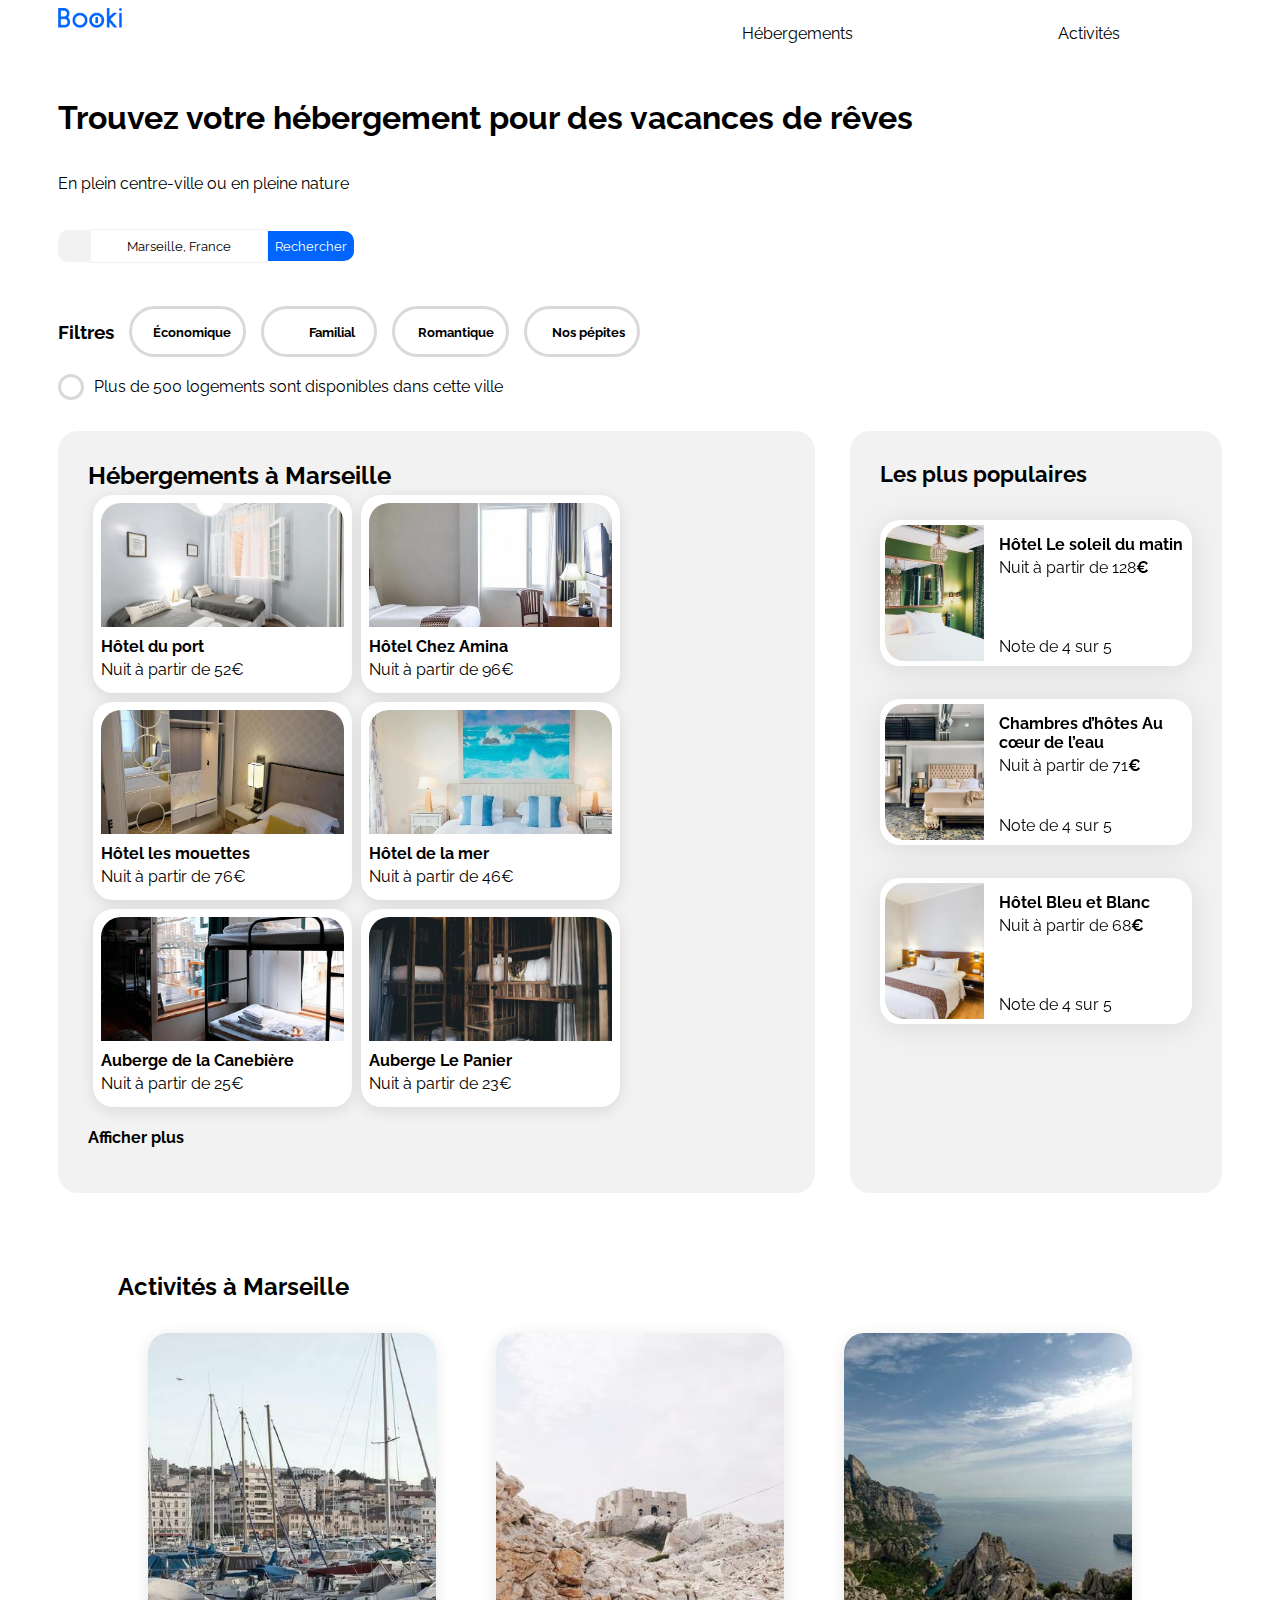
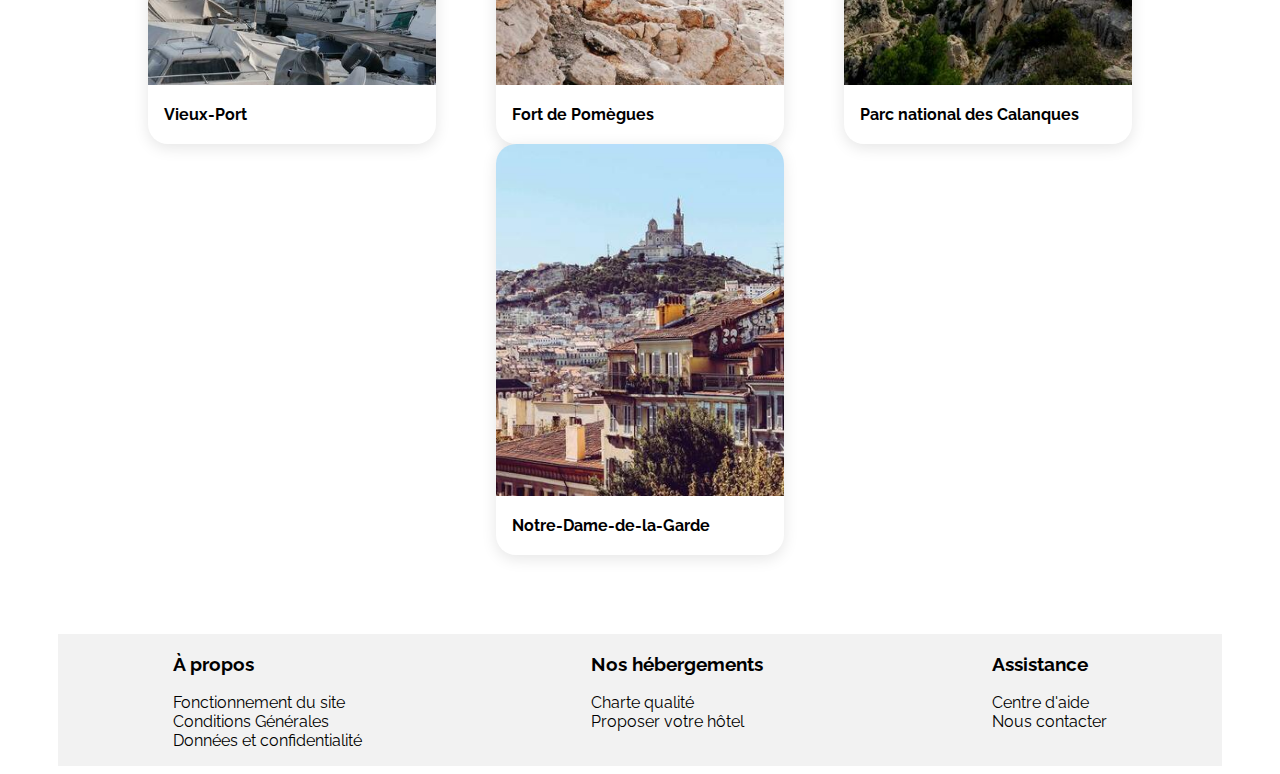
==== booki-starter-code/index.html @ 9ac27d26 "Correction image Vieux-Port" ====
<!DOCTYPE html>
<html lang="fr">

<head>
    <meta charset="UTF-8">
    <meta name="viewport" content="width=device-width, initial-scale=1.0">
    <title>Booki</title>
    <link rel="preconnect" href="https://fonts.googleapis.com">
    <link rel="preconnect" href="https://fonts.gstatic.com" crossorigin>
    <link href="https://fonts.googleapis.com/css2?family=Raleway:wght@400;500;700&display=swap" rel="stylesheet">
    <link rel="stylesheet" href="https://cdnjs.cloudflare.com/ajax/libs/font-awesome/6.2.1/css/all.min.css"
        integrity="sha512-MV7K8+y+gLIBoVD59lQIYicR65iaqukzvf/nwasF0nqhPay5w/9lJmVM2hMDcnK1OnMGCdVK+iQrJ7lzPJQd1w=="
        crossorigin="anonymous" referrerpolicy="no-referrer" />
    <link rel="stylesheet" href="./css/style.css">
</head>

<body>
    <div class="main-container">
        <header class="header">
            <div class="header-logo">
            <a href="index.html#index"><img src="images/logo/Booki.png" alt="Logo du site Booki"></a>
            </div>
            <nav class="header-nav">
                <ul>
                    <ol class="nav-liste"><a href="#Hebergement">Hébergements</a></ol>
                    <ol class="nav-liste"><a href="#Activites">Activités</a></ol>
                </ul>
            </nav>
        </header>
        <main>
            <br>
            <section class="filtre">
                <div class="filtre-intro">
                <h1>Trouvez votre hébergement pour des vacances de rêves</h1>
                    <p>En plein centre-ville ou en pleine nature</p>
                </div>    
                    <form method="" action="" class="formulaire">
                        <div class="filtre-logo"><a href="#"><i class="fa-solid fa-location-dot"></i></a></div>
                        <div class="filtre-nom-de-ville"><label for"nom-de-ville"></label><input type="text" name="nom-de-ville" id="nom-de-ville" value="Marseille, France"></div>
                        <button class="filtre-submit">Rechercher</button>
                    </form>
                    <br>
                        <div class="filtre-theme">
                            <h3 class="filtre-titre">Filtres</h3>
                            <button class="choix">
                                <i class="fa-solid fa-money-bill-wave"></i><p class="choix-p">Économique</p>
                            </button>
                            <button class="choix">
                                <i class="fa-solid fa-person"></i><p class="choix-p">Familial</p>
                            </button>
                            <button class="choix">
                                <i class="fa-solid fa-heart"></i><p class="choix-p">Romantique</p>
                            </button>
                            <button class="choix">
                                <i class="fa-solid fa-fire"></i><p class="choix-p">Nos pépites</p>
                            </button>
                        </div>
                        <div class="filtre-info">
                            <div class="icone-info"><i class="fa-solid fa-info"></i></div><p class="info-p">Plus de 500 logements sont disponibles dans cette ville</p>
                        </div>
            </section>
            <br>
            <div class="hebergements-and-populaires" id="Hebergement">
                <section class="hebergements">
                    <h2>Hébergements à Marseille</h2>
                    <div class="hebergement-listing">
                        <div class="hotel">
                            <a href="#">
                                <div class="hotel-image"><img class="hotel-image" src="images/hebergements/fred-kleber - Copie.jpg" alt="photo de chambre d'hôtel deux lits simples près d'une fenêtre"></div>
                                <h3>Hôtel du port</h3>
                                <p>Nuit à partir de 52€</p>
                                <div class="avis-etoile">
                                    <i class="fa-solid fa-star"></i>
                                    <i class="fa-solid fa-star"></i>
                                    <i class="fa-solid fa-star"></i>
                                    <i class="fa-solid fa-star"></i>
                                    <i class="fa-duotone fa-solid fa-star"></i>
                                </div>
                            </a>
                        </div>
                        <div class="hotel">
                            <a href="#">
                                <div class="hotel-image"><img src="images/hebergements/febrian-zakaria.jpg" alt="photo de chambre d'hôtel deux lits simples près d'une fenêtre"></div>
                                <h3>Hôtel Chez Amina</h3>
                                <p>Nuit à partir de 96€</p>
                                <div class="avis-etoile">
                                    <i class="fa-solid fa-star"></i>
                                    <i class="fa-solid fa-star"></i>
                                    <i class="fa-solid fa-star"></i>
                                    <i class="fa-solid fa-star"></i>
                                    <i class="fa-duotone fa-solid fa-star"></i>
                                </div>
                            </a>
                        </div>
                        <div class="hotel">
                            <a href="#">
                                <div class="hotel-image"><img src="images/hebergements/reisetopia.jpg" alt="photo de chambre avec un lit deux places"></div>
                                <h3>Hôtel les mouettes</h3>
                                <p>Nuit à partir de 76€</p>
                                <div class="avis-etoile">
                                    <i class="fa-solid fa-star"></i>
                                    <i class="fa-solid fa-star"></i>
                                    <i class="fa-solid fa-star"></i>
                                    <i class="fa-solid fa-star"></i>
                                    <i class="fa-duotone fa-solid fa-star"></i>
                                </div>
                            </a>
                        </div>
                        <div class="hotel">
                            <a href="#">
                                <div class="hotel-image"><img src="images/hebergements/annie-spratt.jpg" alt="photo de chambre avec un lit deux places"></div>
                                <h3>Hôtel de la mer</h3>
                                <p>Nuit à partir de 46€</p>
                                <div class="avis-etoile">
                                    <i class="fa-solid fa-star"></i>
                                    <i class="fa-solid fa-star"></i>
                                    <i class="fa-solid fa-star"></i>
                                    <i class="fa-solid fa-star"></i>
                                    <i class="fa-duotone fa-solid fa-star"></i>
                                </div>
                            </a>
                        </div>
                        <div class="hotel">
                            <a href="#">
                                <div class="hotel-image"><img src="images/hebergements/marcus-loke.jpg" alt="photo de chambre d'auberge comprenant un lit superposé"></div>
                                <h3>Auberge de la Canebière</h3>
                                <p>Nuit à partir de 25€</p>
                                <div class="avis-etoile">
                                    <i class="fa-solid fa-star"></i>
                                    <i class="fa-solid fa-star"></i>
                                    <i class="fa-solid fa-star"></i>
                                    <i class="fa-solid fa-star"></i>
                                    <i class="fa-duotone fa-solid fa-star"></i>
                                </div>
                            </a>
                        </div>
                        <div class="hotel">
                            <a href="#">
                                <div class="hotel-image"><img src="images/hebergements/nicate-lee.jpg" alt="photo de chambre d'auberge comprenant plusieurs lits superposés"></div>
                                <h3>Auberge Le Panier</h3>
                                <p>Nuit à partir de 23€</p>
                                <div class="avis-etoile">
                                    <i class="fa-solid fa-star"></i>
                                    <i class="fa-solid fa-star"></i>
                                    <i class="fa-solid fa-star"></i>
                                    <i class="fa-solid fa-star"></i>
                                    <i class="fa-duotone fa-solid fa-star"></i>
                                </div>
                            </a>
                        </div>
                    </div>
                    <h3 class="herbergement-plus">Afficher plus</h3>

                </section>
                <section class="populaires">
                    <div class="populaires-title">
                        <h2 class="section-title">Les plus populaires</h2>
                        <i class="fa-solid fa-chart-line" aria-hidden="true"></i>
                    </div>
                    <div class="populaires-cards">
                        <a href="#">
                            <article class="card">
                                <img src="./images/hebergements/emile-guillemot.jpg" alt="Image de la chambre d'hôtel montrant un lit">
                                <div class="card-content">
                                    <div class="card-txt">
                                        <h3 class="card-title">Hôtel Le soleil du matin</h3>
                                        <p class="card-subtitle">Nuit à partir de 128<span class="euro">€</span></p>
                                    </div>
                                    <div class="card-rating">
                                        <i class="fa-xs fa-solid fa-star" aria-hidden="true"></i>
                                        <i class="fa-xs fa-solid fa-star" aria-hidden="true"></i>
                                        <i class="fa-xs fa-solid fa-star" aria-hidden="true"></i>
                                        <i class="fa-xs fa-solid fa-star" aria-hidden="true"></i>
                                        <i class="fa-xs fa-solid fa-star neutral-star" aria-hidden="true"></i>
                                        <span class="sr-only">Note de 4 sur 5</span>
                                    </div>
                                </div>
                            </article>
                        </a>
                        <a href="#">
                            <article class="card">
                                <img src="./images/hebergements/aw-creative.jpg" alt="Image de la chambre d'hôtel montrant un lit">
                                <div class="card-content">
                                    <div class="card-txt">
                                        <h3 class="card-title">Chambres d’hôtes Au cœur de l’eau</h3>
                                        <p class="card-subtitle">Nuit à partir de 71<span class="euro">€</span></p>
                                    </div>
                                    <div class="card-rating">
                                        <i class="fa-xs fa-solid fa-star" aria-hidden="true"></i>
                                        <i class="fa-xs fa-solid fa-star" aria-hidden="true"></i>
                                        <i class="fa-xs fa-solid fa-star" aria-hidden="true"></i>
                                        <i class="fa-xs fa-solid fa-star" aria-hidden="true"></i>
                                        <i class="fa-xs fa-solid fa-star neutral-star" aria-hidden="true"></i>
                                        <span class="sr-only">Note de 4 sur 5</span>
                                    </div>
                                </div>
                            </article>
                        </a>
                        <a href="#">
                            <article class="card">
                                <img src="./images/hebergements/febrian-zakaria2.jpg" alt="Image de la chambre d'hôtel montrant un lit">
                                <div class="card-content">
                                    <div class="card-txt">
                                        <h3 class="card-title">Hôtel Bleu et Blanc</h3>
                                        <p class="card-subtitle">Nuit à partir de 68<span class="euro">€</span></p>
                                    </div>
                                    <div class="card-rating">
                                        <i class="fa-xs fa-solid fa-star" aria-hidden="true"></i>
                                        <i class="fa-xs fa-solid fa-star" aria-hidden="true"></i>
                                        <i class="fa-xs fa-solid fa-star" aria-hidden="true"></i>
                                        <i class="fa-xs fa-solid fa-star" aria-hidden="true"></i>
                                        <i class="fa-xs fa-solid fa-star neutral-star" aria-hidden="true"></i>
                                        <span class="sr-only">Note de 4 sur 5</span>
                                    </div>
                                </div>
                            </article>
                        </a>
                    </div>
                </section>
            </div>
            <br>
            <section class="activites-Marseille" id="Activites">
                    <h2>Activités à Marseille</h2>
                    <div class="activite-listing">
                        <div class="activite">
                            <a href="#">
                                <img class="activite-image" src="images/activites/reno-laithienne.jpg" alt="photo du vieux-port de Marseille">
                                <h3>Vieux-Port</h3>
                            </a>
                        </div>
                        <div class="activite">
                            <a href="#">
                                <img class="activite-image" src="images/activites/paul-hermann.jpg" alt="photo du fort de Pomègues">
                                <h3>Fort de Pomègues</h3>
                            </a>
                        </div>
                        <div class="activite">
                            <a href="#">
                                <img class="activite-image" src="images/activites/kilyan-sockalingum.jpg" alt="photo du parc national des Calanques">
                                <h3>Parc national des Calanques</h3>
                            </a>
                        </div>
                        <div class="activite">
                            <a href="#">
                                <img class="activite-image" src="images/activites/florian-wehde.jpg" alt="photo de Notre-Dame-de-la-Garde vue du Vieux-Port">
                                <h3>Notre-Dame-de-la-Garde</h3>
                            </a>
                        </div>
                    </div>   
            </section>
            <br>
        </main>
        <footer class="footer">
            <div>
                <h3>À propos</h3>
                <ul>
                    <ol>Fonctionnement du site</ol>
                    <ol>Conditions Générales</ol>
                    <ol>Données et confidentialité</ol>
                </ul>
            </div>
            <div>
                <h3>Nos hébergements</h3>
                <ul>
                    <ol>Charte qualité</ol>
                    <ol>Proposer votre hôtel</ol>
                </ul>
            </div>
            <div>
                <h3>Assistance</h3>
                <ul>
                    <ol>Centre d'aide</ol>
                    <ol>Nous contacter</ol>
                </ul>
            </div>
        </footer>
    </div>
</body>

</html>
---- booki-starter-code/css/style.css ----
/****** General ***********/
* {
    font-family: 'Raleway', sans-serif;
}

:root {
    --main-color: #0065FC;
    --main-bg-color: #F2F2F2;
    --filter-bg-color: #DEEBFF;
}

.fa-solid {
    color: var(--main-color);
}

body {
    display: flex;
    justify-content: center;
}

.main-container {
    display: flex;
    flex-direction: column;
    width: 100%;
    max-width: 1440px;
    min-width: 320px;
    padding: 0 50px;
    box-sizing: border-box;
}

a {
    color: inherit;
    text-decoration: none;
}

.section-title {
    margin: 0;
    font-size: 22px;
}

.card {
    background-color: white;
    border-radius: 20px;
    padding: 5px;
    filter: drop-shadow(0px 3px 15px rgba(0, 0, 0, 0.1));
}

.card img {
    object-fit: cover;
}

.card-title {
    font-size: 16px;
}

.euro {
    font-weight: 700;
}

.neutral-star {
    color: var(--main-bg-color)
}



/****** Hebergements And Populaires ***********/
.hebergements-and-populaires {
    display: flex;
    justify-content: space-between;
}

.hebergements-and-populaires section {
    background-color: var(--main-bg-color);
    border-radius: 20px;
    padding: 30px;
    box-sizing: border-box;
}

/****** Hebergements ***********/
.hebergements {
    display: flex;
    flex-wrap: wrap;
    width: 65%;
}

.hebergements h2{
    display: flex;
    width: 100%;
    margin: 0;
}

.hebergement-listing {
    display: flex;
    flex-wrap: wrap;
}

.hotel {
    display: flex;
    flex-direction: column;
    border-radius: 1.25em 1.25em 1.25em 1.25em;
    box-shadow: 0em 0.188em 0.938em rgba(0,0,0,0.1);
    background-color: white;
    margin: 0.3em;
    padding: 0.5em;
}

.hotel-image {
    display: flex;
    border-radius: 1.25em 1.25em 0em 0em;
}

.hotel-image img {
    height: 7.75em;
    width: 15.188em;
    border-radius: 1.25em 1.25em 0em 0em;
}

.hotel h3 {
    display: flex;
    font-size: 1em;
    margin: 0.625em 0em 0.25em 0em;
}

.hotel p {
    display: flex;
    margin: 0;
}

.avis-etoile {
    display: flex;
    margin: 0.35em 0em 0em 0em;
}

.fa-duotone.fa-solid.fa-star {
    color: #f2f2f2;
}

.herbergement-plus {
    display:flex;
    font-size: 1em;
}

/****** Populaires ***********/
.populaires {
    display: flex;
    flex-direction: column;
    width: 32%;
}

.populaires-title {
    display: flex;
    justify-content: space-between;
    align-items: center;
}

.populaires-cards .card {
    display: flex;
    margin-top: 33px;
}

.populaires-cards img {
    width: 33%;
    height: 136px;
    border-top-left-radius: 20px;
    border-bottom-left-radius: 20px;
}

.populaires-cards .card-content {
    width: 67%;
    padding-left: 15px;
    display: flex;
    flex-direction: column;
    justify-content: space-between;
    box-sizing: border-box;
}

.populaires-cards .card-title {
    margin-top: 10px;
    margin-bottom: 4px;
}

.populaires-cards .card-subtitle {
    margin: 0;
}

.populaires-cards .card-rating {
    margin-bottom: 5px;
}

/***Activités à Marseille Ajout Elisabeth***/

.activites-Marseille {
    display: flex;
    flex-direction: column;
    justify-content: space-between;
    /*background-color: pink;*/
    border-radius: 20px;
    padding: 60px;
    box-sizing: border-box;
}

.activites-Marseille h2 {
    display: flex;
    width: 100%;
    margin: 0;
}

.activite-listing {
    display: flex;
    flex-wrap: wrap;
    justify-content: space-around;
    margin-top: 2em;
}

.activite {
    display: flex;
    flex-direction: column;
    border-radius: 1.25em 1.25em 1.25em 1.25em;
    box-shadow: 0em 0.188em 0.938em rgba(0,0,0,0.1);
}

.activite-image {
    display: flex;
    width: 18em;
    height: 22em;
    border-radius: 1.25em 1.25em 0em 0em;
    object-fit: cover;
}

.activite h3 {
    display: flex;
    font-size: 1em;
    margin: 0.625em 0em 0.625em 0.50em;
    padding: 0.625em 0em 0.625em 0.50em;
}


/***ajout Elisabeth***/

ul {
    padding-left: 0px;
}

ol {
    padding-left: 0px;
}

/**footer***/
.footer {
    display: flex;
    justify-content: space-around;
    flex-wrap: wrap;
    background-color: var(--main-bg-color);
    /*border-radius: 20px;
    padding: 30px;
    box-sizing: border-box;*/
    text-align: left;
}

/**header**/
.header {
    display: flex;
    justify-content: space-between;
    flex-wrap: wrap;
}

.header-logo {
    /**background-color: green;**/
    width: 50%;
}

.header-logo img {
    height: 20px;
    width: 63.6667px;
}

.header-nav {
    display: flex;
    /**background-color: yellow;**/
    width: 50%;
}

.header-nav ul {
    display: flex;
    width: 100%;
    justify-content: space-around;
    flex-direction: row;
}
.nav-liste {
    display: flex;
}

.nav-liste:active{
    border-top: 3px #0065fc solid;
}

/**formulaire de recherche**/

.filtre{
    display: flex;
    flex-wrap: wrap;
    flex-direction: column;
}

.filtre-intro{
    display: flex;
    flex-direction: column;
}

.filtre-theme img {
    width: 20px;
    height: 20px;
}

.formulaire {
    display: flex;
    /**background-color: pink;**/
    justify-content: left;
    align-items: center;
    margin: 10px 0px 10px 0px;
    padding: 10px 0px 10px 0px;
}

.filtre-logo {
    display: flex;
    align-items: center;
    justify-content: center;
    border-radius: 10px 0px 0px 10px;
    background-color: #f2f2f2;
    width: 2em;
    height: 2em;
}

.fa-solid.fa-location-dot {
    display: flex;
}

.filtre-nom-de-ville {
    display: flex;
    height: 2em;
    border: 1px #f2f2f2 solid;
}

#nom-de-ville {
    text-align: center;
    border: 0;
}


.filtre-submit {
    background-color: #0065FC;
    border-radius:0px 10px 10px 0px;
    border: 0;
    color: white;
    text-align: center;
    padding: 7px 7px 7px 7px;
}

/**filtres de recherche**/

.filtre-theme {
    display: flex;
    flex-wrap: wrap;
    justify-content: space-between;
    align-items: center;
    width: 50%;
    /*background-color: pink;*/
}

.choix {
    display: flex;
    justify-content: space-around;
    align-items: center;
    border: 3px #D9D9D9 solid;
    border-radius: 2em;
    background-color: white;
    width: 20%;
    height: 30%;
}

.fa-solid {
    display: flex;
}

.choix-p {
    display: flex;
    font-weight: bold;
}

.choix:hover {
    background-color: #deebff;
}

/**info supp**/

.filtre-info {
    display: flex;
    flex-wrap: wrap;
    align-items: center;
    width: 50%;
}

.icone-info {
    display: flex;
    align-items: center;
    justify-content: center;
    width: 20px;
    height: 20px;
    border: 3px #D9D9D9 solid;
    border-radius: 50%;
}

.fa-solid.fa-info {
    display: flex;
}

.info-p {
    display: flex;
    margin-left: 10px;
}

/* Le code ci-dessous correspond à la version responsive uniquement */

/****** Media queries ***********/
/* Medium devices (tablets, less/equal than 1024px) */
@media (max-width: 1024px) {
    .hebergements-and-populaires {
        flex-direction: column;
    }

    .hebergements {
        width: 100%;
    }

    .populaires {
        width: 100%;
        margin-top: 50px;
    }

    .populaires-cards {
        display: flex;
        flex-direction: row;
        justify-content: space-between;
    }

    .populaires-cards a {
        width: 30%;
    }

    .populaires-cards .card-title {
        font-size: 14px;
    }

    .populaires-cards .card-subtitle {
        font-size: 13px;
    }
}

/* Small devices (phones, less than 768px) */
@media (max-width: 767.98px) {
    /* ... */
}
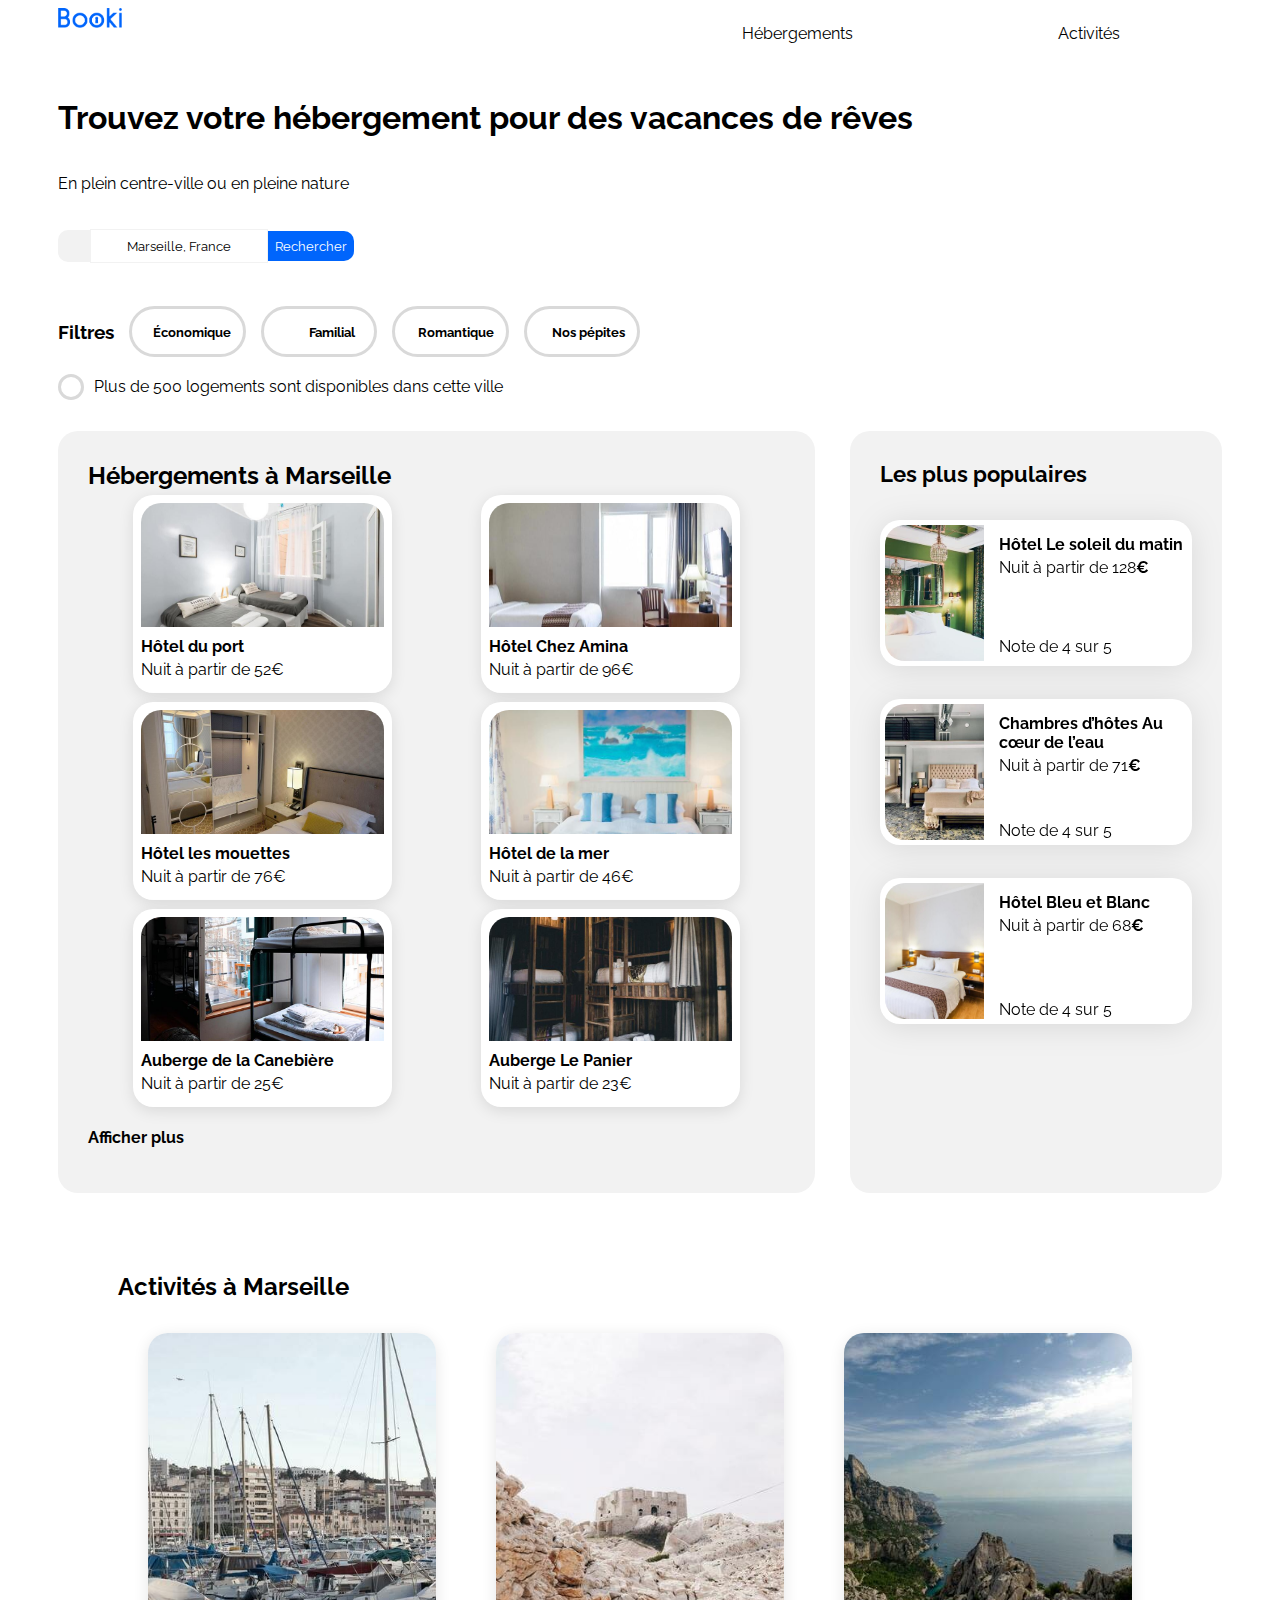
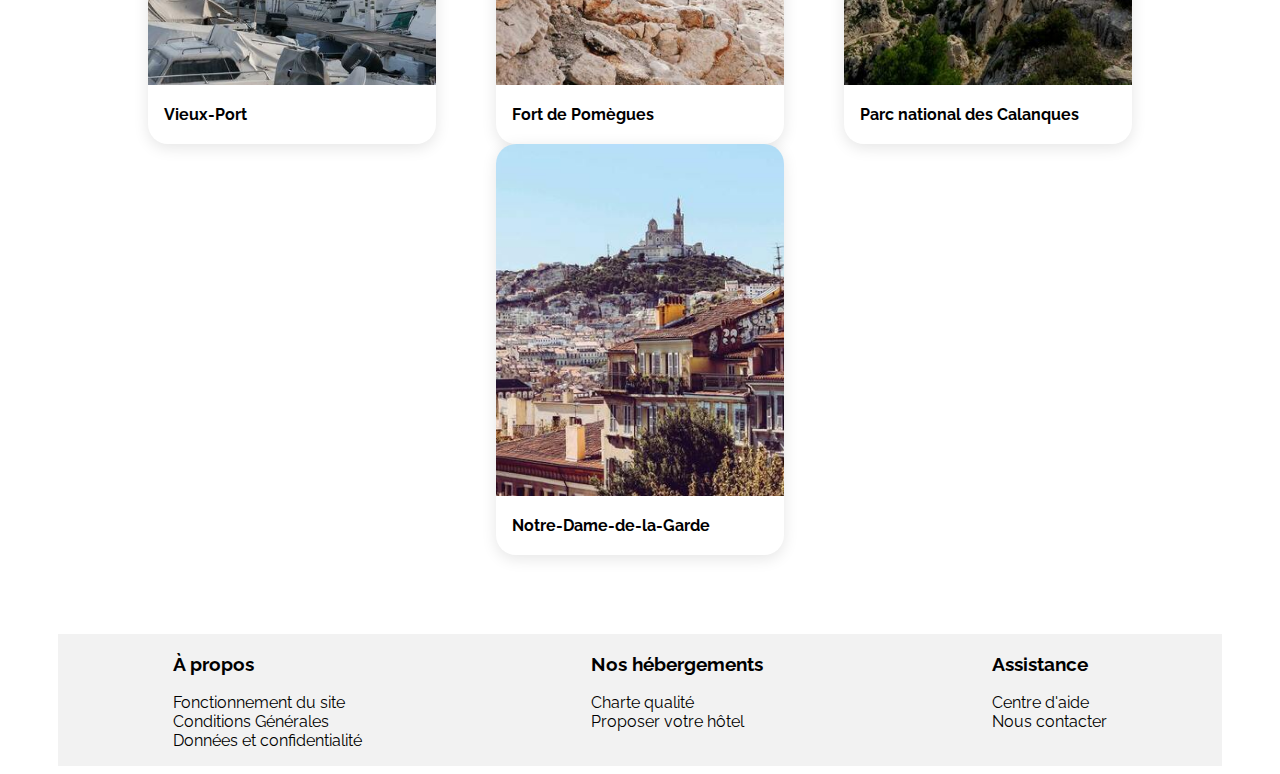
==== commit 2ad7fc6c: "Modifications des images des hébergement" ====
--- a/booki-starter-code/index.html
+++ b/booki-starter-code/index.html
@@ -66,7 +66,7 @@
                     <div class="hebergement-listing">
                         <div class="hotel">
                             <a href="#">
-                                <div class="hotel-image"><img class="hotel-image" src="images/hebergements/fred-kleber - Copie.jpg" alt="photo de chambre d'hôtel deux lits simples près d'une fenêtre"></div>
+                                <img class="hotel-image" src="images/hebergements/fred-kleber.jpg" alt="photo de chambre d'hôtel deux lits simples près d'une fenêtre">
                                 <h3>Hôtel du port</h3>
                                 <p>Nuit à partir de 52€</p>
                                 <div class="avis-etoile">
@@ -80,7 +80,7 @@
                         </div>
                         <div class="hotel">
                             <a href="#">
-                                <div class="hotel-image"><img src="images/hebergements/febrian-zakaria.jpg" alt="photo de chambre d'hôtel deux lits simples près d'une fenêtre"></div>
+                                <img class="hotel-image" src="images/hebergements/febrian-zakaria.jpg" alt="photo de chambre d'hôtel deux lits simples près d'une fenêtre">
                                 <h3>Hôtel Chez Amina</h3>
                                 <p>Nuit à partir de 96€</p>
                                 <div class="avis-etoile">
@@ -94,7 +94,7 @@
                         </div>
                         <div class="hotel">
                             <a href="#">
-                                <div class="hotel-image"><img src="images/hebergements/reisetopia.jpg" alt="photo de chambre avec un lit deux places"></div>
+                                <img class="hotel-image" src="images/hebergements/reisetopia.jpg" alt="photo de chambre avec un lit deux places">
                                 <h3>Hôtel les mouettes</h3>
                                 <p>Nuit à partir de 76€</p>
                                 <div class="avis-etoile">
@@ -108,7 +108,7 @@
                         </div>
                         <div class="hotel">
                             <a href="#">
-                                <div class="hotel-image"><img src="images/hebergements/annie-spratt.jpg" alt="photo de chambre avec un lit deux places"></div>
+                                <img class="hotel-image" src="images/hebergements/annie-spratt.jpg" alt="photo de chambre avec un lit deux places">
                                 <h3>Hôtel de la mer</h3>
                                 <p>Nuit à partir de 46€</p>
                                 <div class="avis-etoile">
@@ -122,7 +122,7 @@
                         </div>
                         <div class="hotel">
                             <a href="#">
-                                <div class="hotel-image"><img src="images/hebergements/marcus-loke.jpg" alt="photo de chambre d'auberge comprenant un lit superposé"></div>
+                                <img class="hotel-image" src="images/hebergements/marcus-loke.jpg" alt="photo de chambre d'auberge comprenant un lit superposé">
                                 <h3>Auberge de la Canebière</h3>
                                 <p>Nuit à partir de 25€</p>
                                 <div class="avis-etoile">
@@ -136,7 +136,7 @@
                         </div>
                         <div class="hotel">
                             <a href="#">
-                                <div class="hotel-image"><img src="images/hebergements/nicate-lee.jpg" alt="photo de chambre d'auberge comprenant plusieurs lits superposés"></div>
+                                <img class="hotel-image" src="images/hebergements/nicate-lee.jpg" alt="photo de chambre d'auberge comprenant plusieurs lits superposés">
                                 <h3>Auberge Le Panier</h3>
                                 <p>Nuit à partir de 23€</p>
                                 <div class="avis-etoile">
@@ -166,7 +166,7 @@
                                         <h3 class="card-title">Hôtel Le soleil du matin</h3>
                                         <p class="card-subtitle">Nuit à partir de 128<span class="euro">€</span></p>
                                     </div>
-                                    <div class="card-rating">
+                                    <div class="populaire-avis">
                                         <i class="fa-xs fa-solid fa-star" aria-hidden="true"></i>
                                         <i class="fa-xs fa-solid fa-star" aria-hidden="true"></i>
                                         <i class="fa-xs fa-solid fa-star" aria-hidden="true"></i>
--- a/booki-starter-code/css/style.css
+++ b/booki-starter-code/css/style.css
@@ -92,6 +92,7 @@
 .hebergement-listing {
     display: flex;
     flex-wrap: wrap;
+    justify-content: space-around;
 }
 
 .hotel {
@@ -106,13 +107,10 @@
 
 .hotel-image {
     display: flex;
-    border-radius: 1.25em 1.25em 0em 0em;
-}
-
-.hotel-image img {
     height: 7.75em;
     width: 15.188em;
     border-radius: 1.25em 1.25em 0em 0em;
+    object-fit: cover;
 }
 
 .hotel h3 {
@@ -183,7 +181,8 @@
     margin: 0;
 }
 
-.populaires-cards .card-rating {
+.populaire-avis {
+    display: flex;
     margin-bottom: 5px;
 }
 
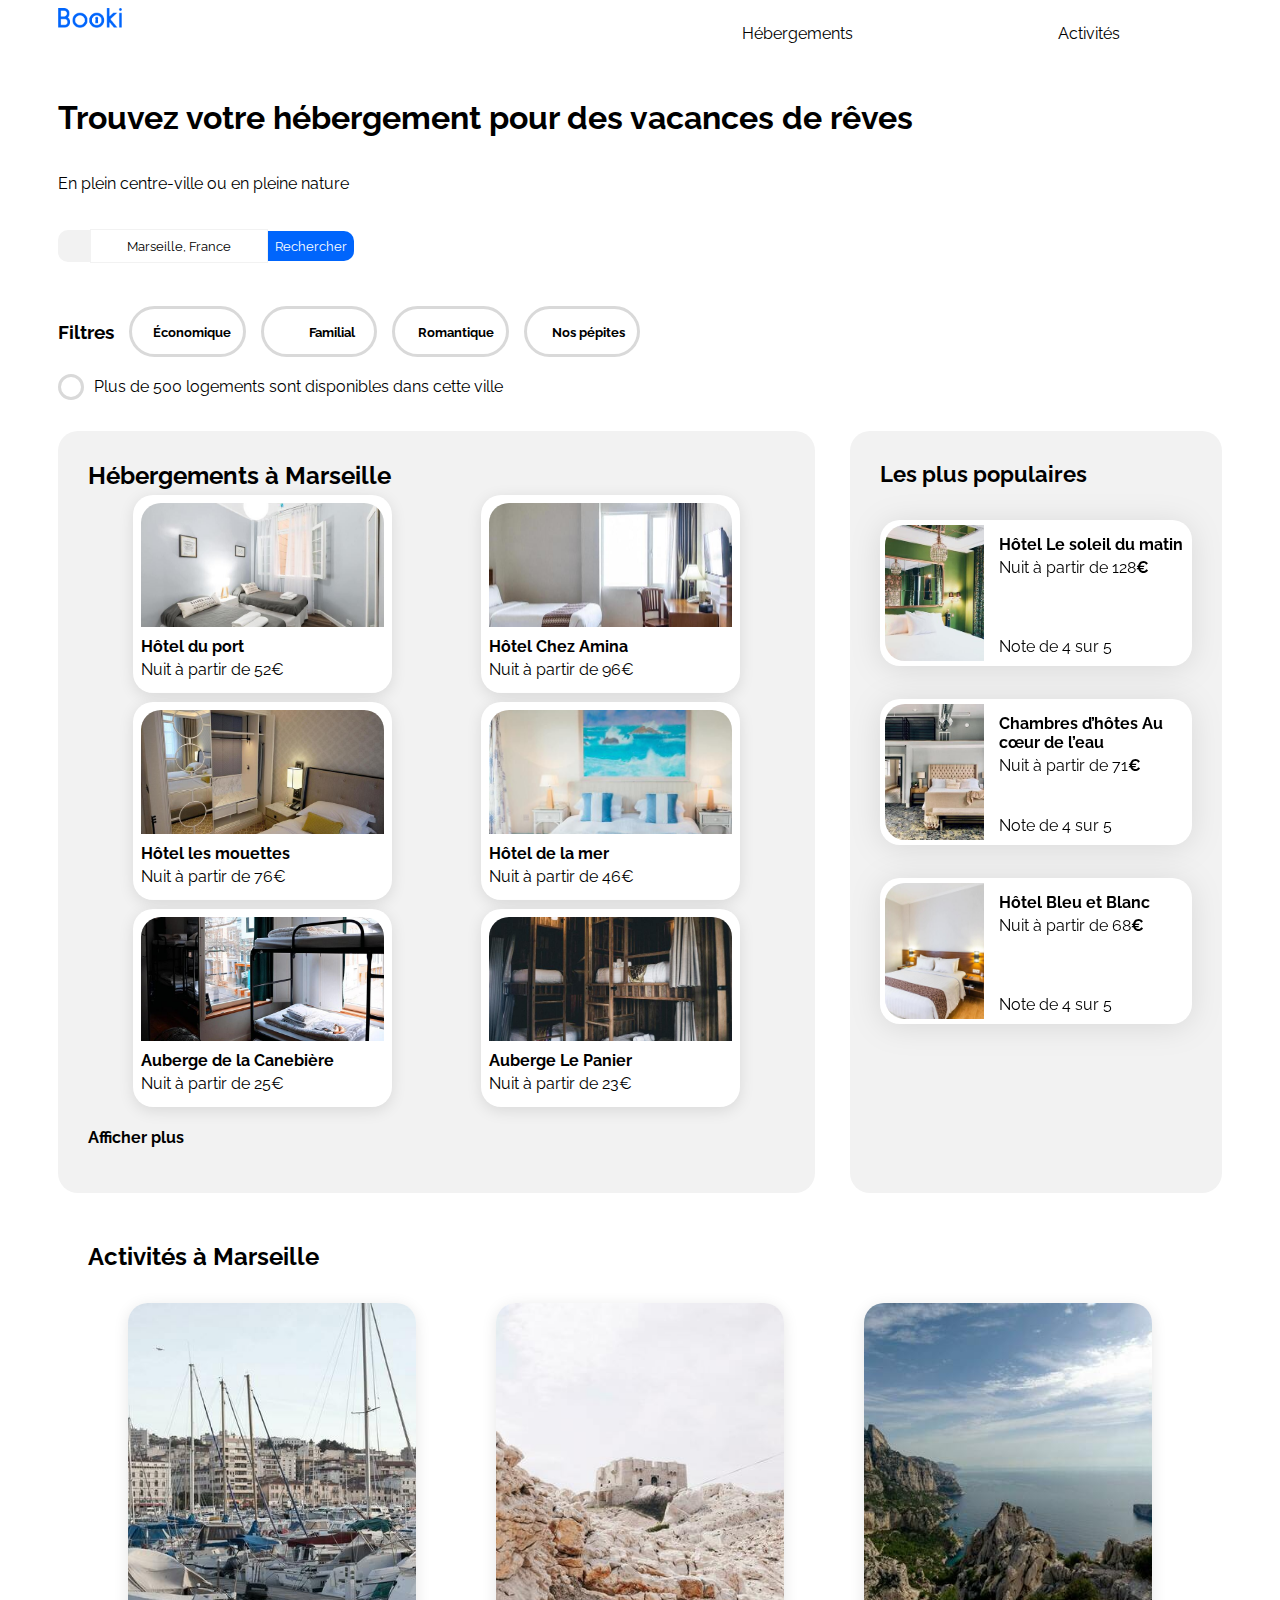
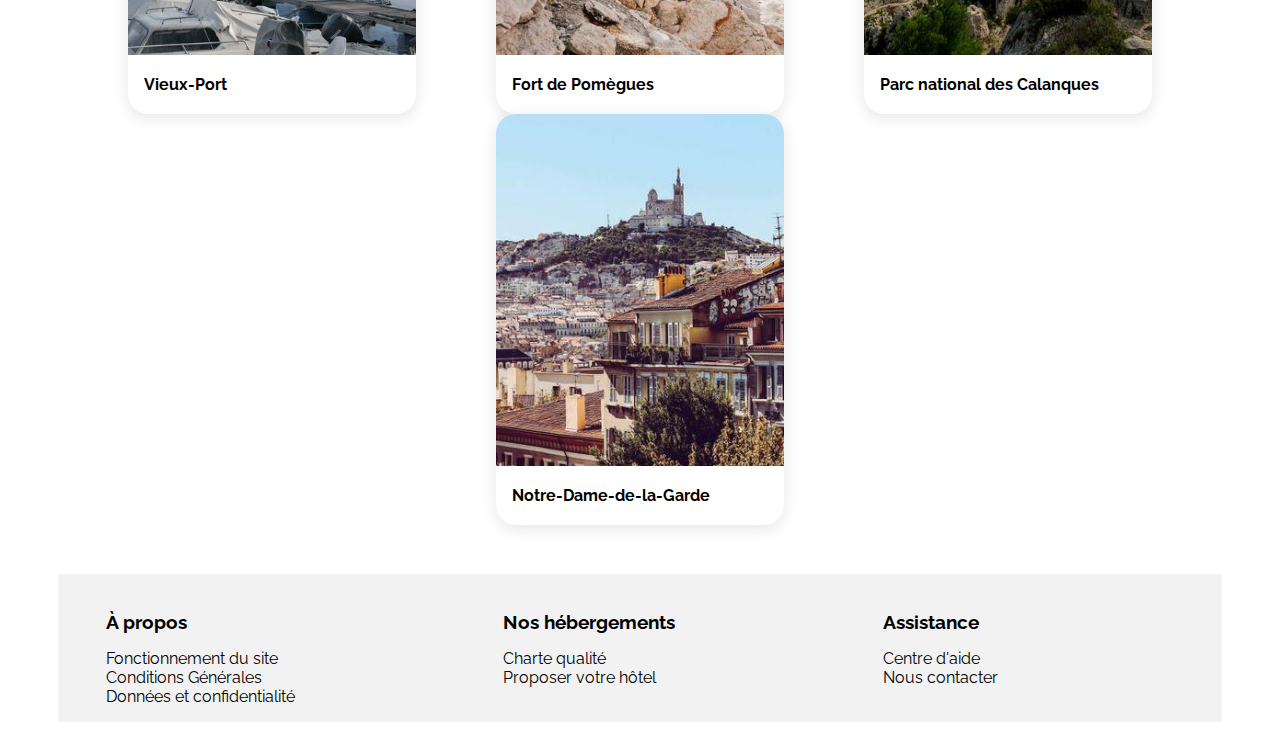
==== commit 889b8dee: "Modification du footer" ====
--- a/booki-starter-code/index.html
+++ b/booki-starter-code/index.html
@@ -185,7 +185,7 @@
                                         <h3 class="card-title">Chambres d’hôtes Au cœur de l’eau</h3>
                                         <p class="card-subtitle">Nuit à partir de 71<span class="euro">€</span></p>
                                     </div>
-                                    <div class="card-rating">
+                                    <div class="populaire-avis">
                                         <i class="fa-xs fa-solid fa-star" aria-hidden="true"></i>
                                         <i class="fa-xs fa-solid fa-star" aria-hidden="true"></i>
                                         <i class="fa-xs fa-solid fa-star" aria-hidden="true"></i>
@@ -204,7 +204,7 @@
                                         <h3 class="card-title">Hôtel Bleu et Blanc</h3>
                                         <p class="card-subtitle">Nuit à partir de 68<span class="euro">€</span></p>
                                     </div>
-                                    <div class="card-rating">
+                                    <div class="populaire-avis">
                                         <i class="fa-xs fa-solid fa-star" aria-hidden="true"></i>
                                         <i class="fa-xs fa-solid fa-star" aria-hidden="true"></i>
                                         <i class="fa-xs fa-solid fa-star" aria-hidden="true"></i>
@@ -251,7 +251,7 @@
             <br>
         </main>
         <footer class="footer">
-            <div>
+            <div class="footer-bloc">
                 <h3>À propos</h3>
                 <ul>
                     <ol>Fonctionnement du site</ol>
@@ -259,14 +259,14 @@
                     <ol>Données et confidentialité</ol>
                 </ul>
             </div>
-            <div>
+            <div class="footer-bloc">
                 <h3>Nos hébergements</h3>
                 <ul>
                     <ol>Charte qualité</ol>
                     <ol>Proposer votre hôtel</ol>
                 </ul>
             </div>
-            <div>
+            <div class="footer-bloc">
                 <h3>Assistance</h3>
                 <ul>
                     <ol>Centre d'aide</ol>
--- a/booki-starter-code/css/style.css
+++ b/booki-starter-code/css/style.css
@@ -161,6 +161,7 @@
     height: 136px;
     border-top-left-radius: 20px;
     border-bottom-left-radius: 20px;
+    object-fit: cover;
 }
 
 .populaires-cards .card-content {
@@ -194,7 +195,7 @@
     justify-content: space-between;
     /*background-color: pink;*/
     border-radius: 20px;
-    padding: 60px;
+    padding: 30px;
     box-sizing: border-box;
 }
 
@@ -247,13 +248,17 @@
 /**footer***/
 .footer {
     display: flex;
-    justify-content: space-around;
     flex-wrap: wrap;
     background-color: var(--main-bg-color);
-    /*border-radius: 20px;
-    padding: 30px;
-    box-sizing: border-box;*/
-    text-align: left;
+}
+
+.footer-bloc {
+    display: flex;
+    flex-direction: column;
+    margin: 0em 10em 0em 3em;
+}
+.footer-bloc h3 {
+    margin: 2em 0em 0em 0em;
 }
 
 /**header**/
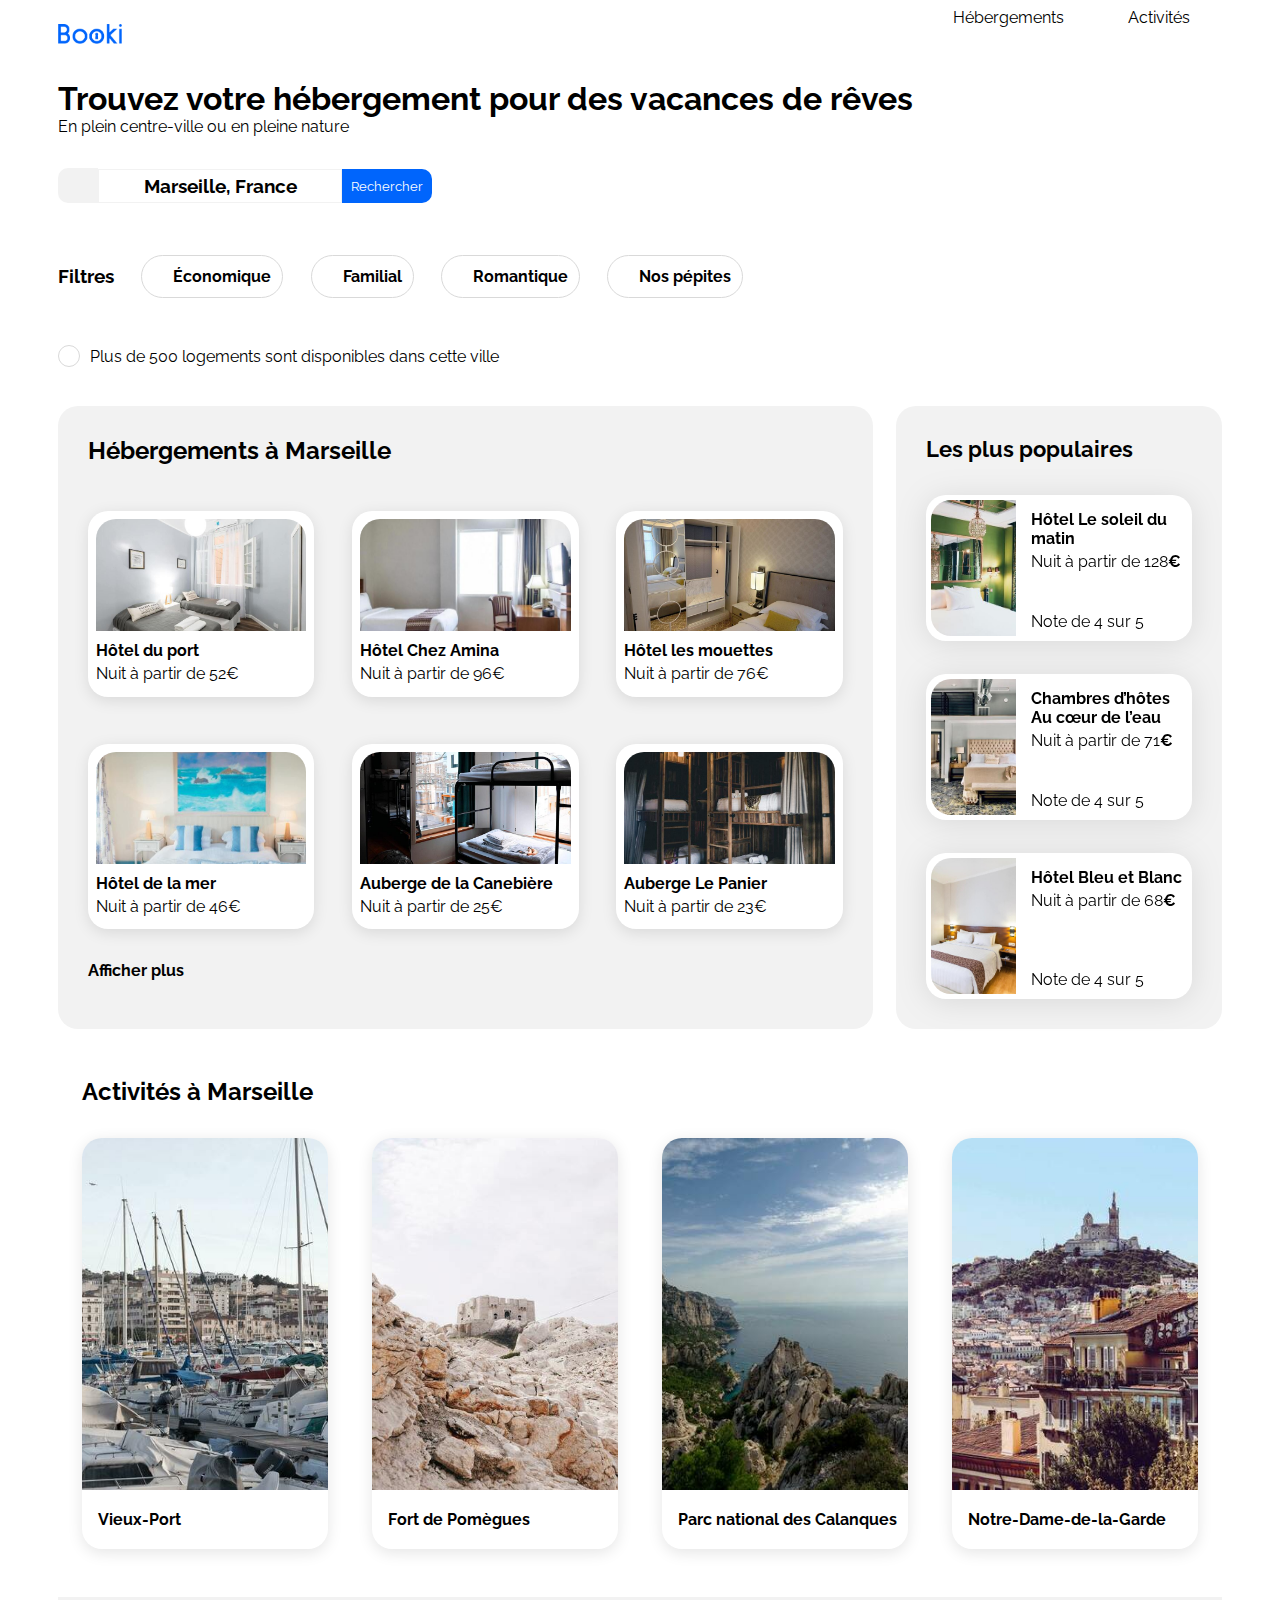
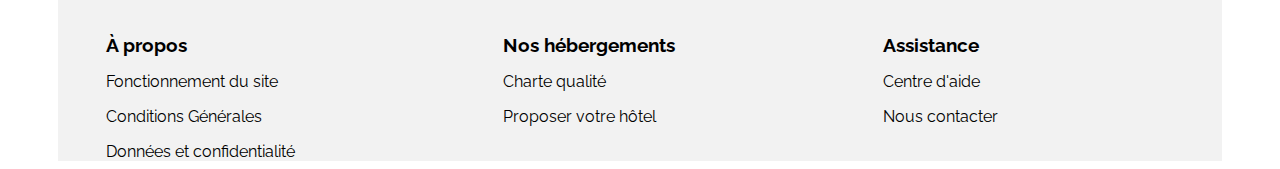
==== commit efecc863: "suppr. des images inutiles, modifications de l'apparence côté desktop" ====
--- a/booki-starter-code/index.html
+++ b/booki-starter-code/index.html
@@ -28,7 +28,7 @@
             </nav>
         </header>
         <main>
-            <br>
+            
             <section class="filtre">
                 <div class="filtre-intro">
                 <h1>Trouvez votre hébergement pour des vacances de rêves</h1>
@@ -42,6 +42,7 @@
                     <br>
                         <div class="filtre-theme">
                             <h3 class="filtre-titre">Filtres</h3>
+                            <div class="filtre-choixtab">
                             <button class="choix">
                                 <i class="fa-solid fa-money-bill-wave"></i><p class="choix-p">Économique</p>
                             </button>
@@ -54,12 +55,13 @@
                             <button class="choix">
                                 <i class="fa-solid fa-fire"></i><p class="choix-p">Nos pépites</p>
                             </button>
+                            </div>
                         </div>
                         <div class="filtre-info">
                             <div class="icone-info"><i class="fa-solid fa-info"></i></div><p class="info-p">Plus de 500 logements sont disponibles dans cette ville</p>
                         </div>
             </section>
-            <br>
+            
             <div class="hebergements-and-populaires" id="Hebergement">
                 <section class="hebergements">
                     <h2>Hébergements à Marseille</h2>
@@ -218,7 +220,7 @@
                     </div>
                 </section>
             </div>
-            <br>
+            
             <section class="activites-Marseille" id="Activites">
                     <h2>Activités à Marseille</h2>
                     <div class="activite-listing">
@@ -248,7 +250,7 @@
                         </div>
                     </div>   
             </section>
-            <br>
+            
         </main>
         <footer class="footer">
             <div class="footer-bloc">
--- a/booki-starter-code/css/style.css
+++ b/booki-starter-code/css/style.css
@@ -80,7 +80,7 @@
 .hebergements {
     display: flex;
     flex-wrap: wrap;
-    width: 65%;
+    width: 70%;
 }
 
 .hebergements h2{
@@ -92,23 +92,26 @@
 .hebergement-listing {
     display: flex;
     flex-wrap: wrap;
-    justify-content: space-around;
+    align-content: space-between;
+    justify-content: space-between;
 }
 
 .hotel {
     display: flex;
     flex-direction: column;
+    width: 30%;
     border-radius: 1.25em 1.25em 1.25em 1.25em;
     box-shadow: 0em 0.188em 0.938em rgba(0,0,0,0.1);
     background-color: white;
-    margin: 0.3em;
+    margin-top: 1.8em;
     padding: 0.5em;
+    box-sizing: border-box;
 }
 
 .hotel-image {
     display: flex;
-    height: 7.75em;
-    width: 15.188em;
+    height: 7em;
+    width: 100%;
     border-radius: 1.25em 1.25em 0em 0em;
     object-fit: cover;
 }
@@ -136,13 +139,14 @@
 .herbergement-plus {
     display:flex;
     font-size: 1em;
+    margin: 2em 0em 0em 0em;
 }
 
 /****** Populaires ***********/
 .populaires {
     display: flex;
     flex-direction: column;
-    width: 32%;
+    width: 28%;
 }
 
 .populaires-title {
@@ -194,8 +198,8 @@
     flex-direction: column;
     justify-content: space-between;
     /*background-color: pink;*/
-    border-radius: 20px;
-    padding: 30px;
+    margin-top: 3em;
+    padding: 0 1.5em 0em 1.5em;
     box-sizing: border-box;
 }
 
@@ -208,12 +212,13 @@
 .activite-listing {
     display: flex;
     flex-wrap: wrap;
-    justify-content: space-around;
+    justify-content: space-between;
     margin-top: 2em;
 }
 
 .activite {
     display: flex;
+    width: 22%;
     flex-direction: column;
     border-radius: 1.25em 1.25em 1.25em 1.25em;
     box-shadow: 0em 0.188em 0.938em rgba(0,0,0,0.1);
@@ -221,7 +226,7 @@
 
 .activite-image {
     display: flex;
-    width: 18em;
+    width: 100%;
     height: 22em;
     border-radius: 1.25em 1.25em 0em 0em;
     object-fit: cover;
@@ -237,19 +242,12 @@
 
 /***ajout Elisabeth***/
 
-ul {
-    padding-left: 0px;
-}
-
-ol {
-    padding-left: 0px;
-}
-
 /**footer***/
 .footer {
     display: flex;
     flex-wrap: wrap;
     background-color: var(--main-bg-color);
+    margin-top: 3em;
 }
 
 .footer-bloc {
@@ -259,6 +257,16 @@
 }
 .footer-bloc h3 {
     margin: 2em 0em 0em 0em;
+}
+
+.footer-bloc ul {
+    margin: 0;
+    padding: 0;
+}
+
+.footer-bloc ol {
+    margin-top: 1em;
+    padding: 0;
 }
 
 /**header**/
@@ -271,6 +279,7 @@
 .header-logo {
     /**background-color: green;**/
     width: 50%;
+    margin-top: 1em;
 }
 
 .header-logo img {
@@ -287,15 +296,20 @@
 .header-nav ul {
     display: flex;
     width: 100%;
-    justify-content: space-around;
+    justify-content: flex-end;
     flex-direction: row;
+    margin: 0;
+    padding: 0;
 }
 .nav-liste {
     display: flex;
-}
-
-.nav-liste:active{
-    border-top: 3px #0065fc solid;
+    margin: 0em 2em 0em 2em;
+    padding: 0;
+}
+
+.nav-liste:hover{
+    border-top: 2px #0065fc solid;
+    color: #0065fc;
 }
 
 /**formulaire de recherche**/
@@ -304,11 +318,21 @@
     display: flex;
     flex-wrap: wrap;
     flex-direction: column;
+    margin-top: 2em;
 }
 
 .filtre-intro{
     display: flex;
     flex-direction: column;
+    margin: 0;
+}
+
+.filtre-intro h1 {
+    margin: 0;
+}
+
+.filtre-intro p {
+    margin:0;
 }
 
 .filtre-theme img {
@@ -321,8 +345,7 @@
     /**background-color: pink;**/
     justify-content: left;
     align-items: center;
-    margin: 10px 0px 10px 0px;
-    padding: 10px 0px 10px 0px;
+    margin: 2em 0em 1.5em 0em;
 }
 
 .filtre-logo {
@@ -331,12 +354,13 @@
     justify-content: center;
     border-radius: 10px 0px 0px 10px;
     background-color: #f2f2f2;
-    width: 2em;
-    height: 2em;
+    width: 2.5em;
+    height: 2.2em;
 }
 
 .fa-solid.fa-location-dot {
     display: flex;
+    color: black;
 }
 
 .filtre-nom-de-ville {
@@ -348,6 +372,8 @@
 #nom-de-ville {
     text-align: center;
     border: 0;
+    font-weight: bold;
+    font-size: 1.2em;
 }
 
 
@@ -357,7 +383,7 @@
     border: 0;
     color: white;
     text-align: center;
-    padding: 7px 7px 7px 7px;
+    padding: 9px 9px 9px 9px;
 }
 
 /**filtres de recherche**/
@@ -367,28 +393,43 @@
     flex-wrap: wrap;
     justify-content: space-between;
     align-items: center;
-    width: 50%;
+    width: 60%;
     /*background-color: pink;*/
 }
 
+.filtre-titre {
+    display: flex;
+    font-size: 1.2em;
+}
+
+.filtre-choixtab {
+    display: flex;
+    justify-content: space-around;
+    width: 90%;
+
+}
+
 .choix {
     display: flex;
     justify-content: space-around;
     align-items: center;
-    border: 3px #D9D9D9 solid;
+    border: 1px #D9D9D9 solid;
     border-radius: 2em;
     background-color: white;
-    width: 20%;
-    height: 30%;
-}
-
-.fa-solid {
-    display: flex;
+    padding: 7px;
+}
+
+.choix .fa-solid {
+    display: flex;
+    margin: 10px;
+    scale: 1.5;
 }
 
 .choix-p {
     display: flex;
     font-weight: bold;
+    margin: 4px;
+    font-size: 1.2em;
 }
 
 .choix:hover {
@@ -402,6 +443,7 @@
     flex-wrap: wrap;
     align-items: center;
     width: 50%;
+    margin: 1.5em 0em 1.5em 0em;
 }
 
 .icone-info {
@@ -410,7 +452,7 @@
     justify-content: center;
     width: 20px;
     height: 20px;
-    border: 3px #D9D9D9 solid;
+    border: 1px #D9D9D9 solid;
     border-radius: 50%;
 }
 
@@ -458,7 +500,9 @@
     .populaires-cards .card-subtitle {
         font-size: 13px;
     }
-}
+
+}
+
 
 /* Small devices (phones, less than 768px) */
 @media (max-width: 767.98px) {
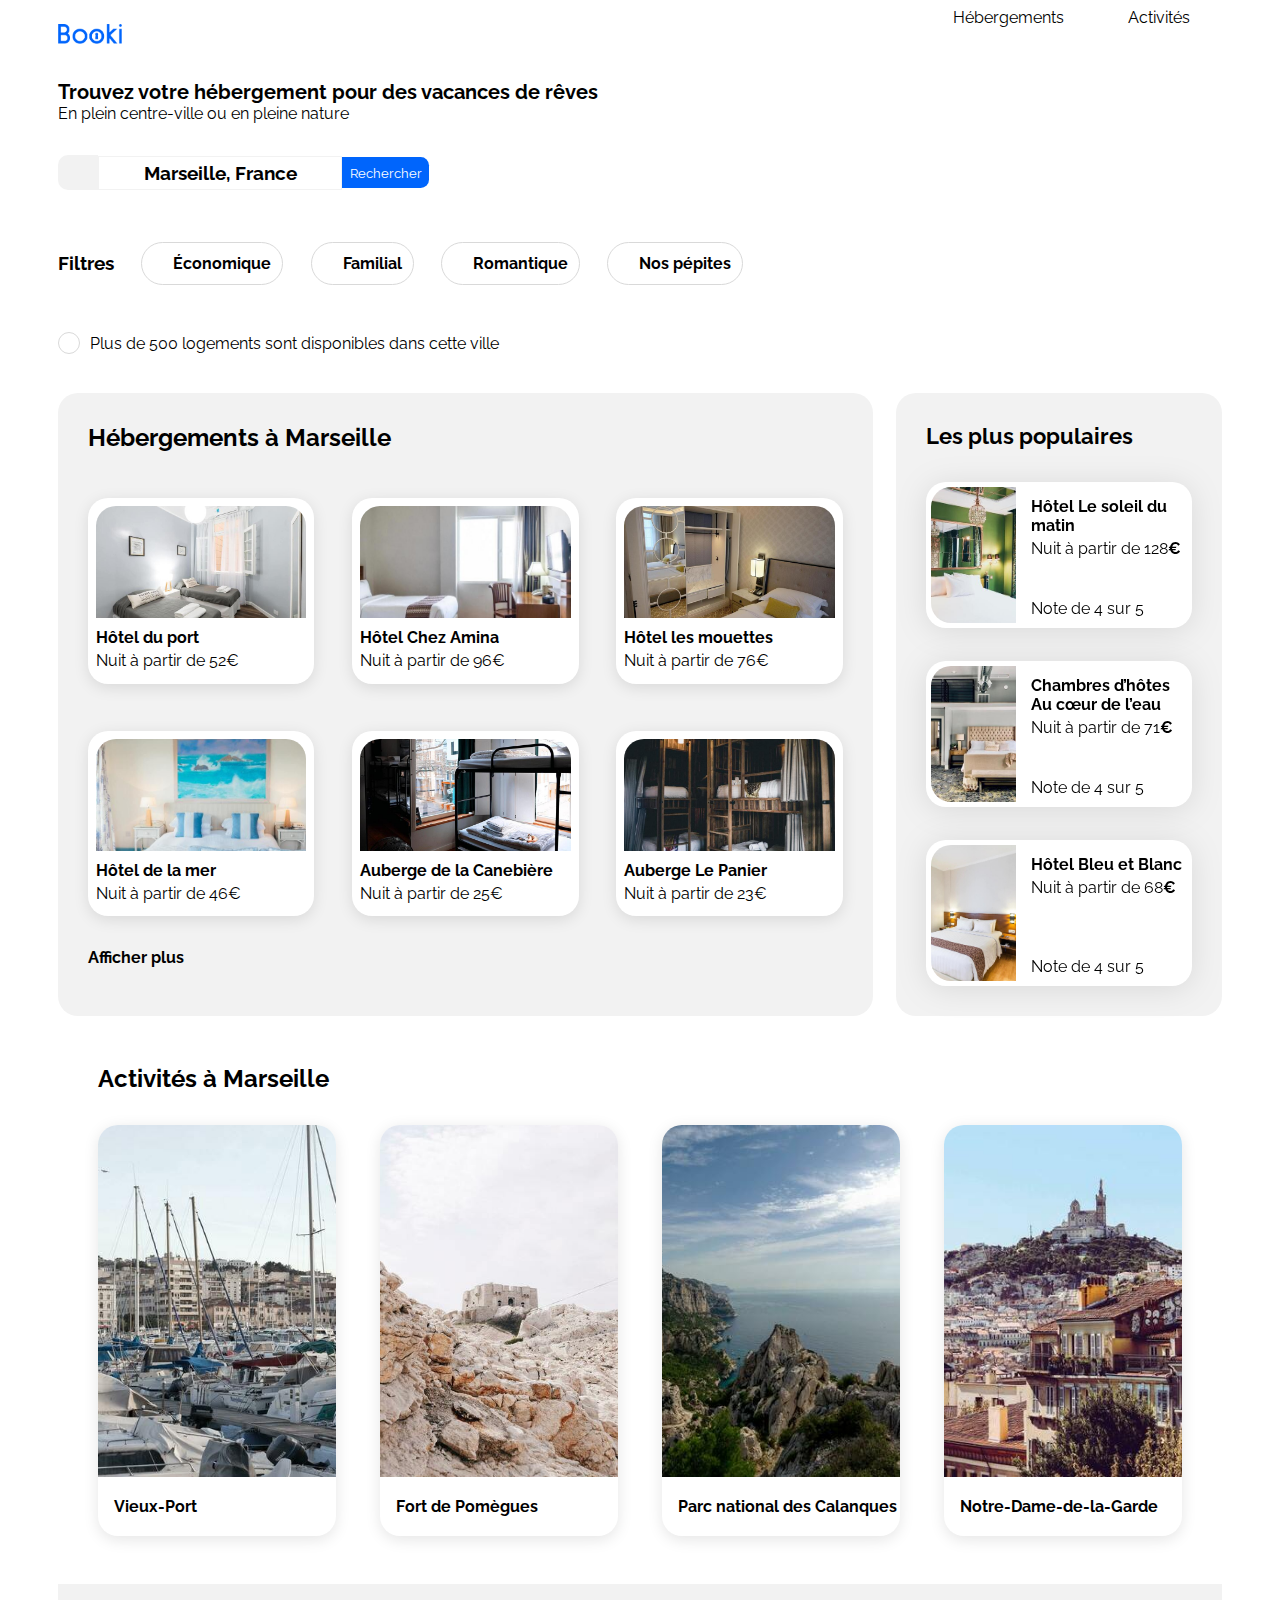
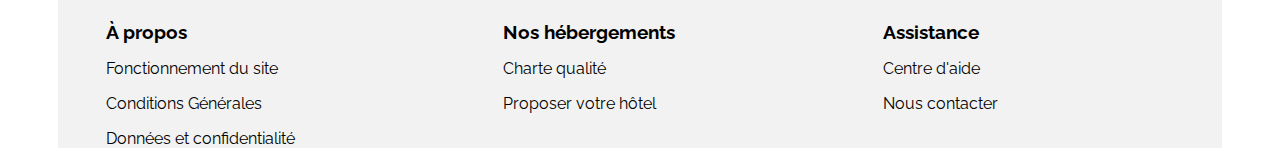
==== commit e2c8ab28: "modif. header, titre filtre et bouton de recherche" ====
--- a/booki-starter-code/index.html
+++ b/booki-starter-code/index.html
@@ -38,6 +38,7 @@
                         <div class="filtre-logo"><a href="#"><i class="fa-solid fa-location-dot"></i></a></div>
                         <div class="filtre-nom-de-ville"><label for"nom-de-ville"></label><input type="text" name="nom-de-ville" id="nom-de-ville" value="Marseille, France"></div>
                         <button class="filtre-submit">Rechercher</button>
+                        <button class="filtre-submit-mobile"><i class="fa-sharp fa-solid fa-magnifying-glass"></i></button>
                     </form>
                     <br>
                         <div class="filtre-theme">
--- a/booki-starter-code/css/style.css
+++ b/booki-starter-code/css/style.css
@@ -199,7 +199,7 @@
     justify-content: space-between;
     /*background-color: pink;*/
     margin-top: 3em;
-    padding: 0 1.5em 0em 1.5em;
+    padding: 0 2.5em 0em 2.5em;
     box-sizing: border-box;
 }
 
@@ -329,6 +329,7 @@
 
 .filtre-intro h1 {
     margin: 0;
+    font-size: 1.25em;
 }
 
 .filtre-intro p {
@@ -379,11 +380,15 @@
 
 .filtre-submit {
     background-color: #0065FC;
-    border-radius:0px 10px 10px 0px;
+    border-radius:0em 0.625em 0.625em 0em;
     border: 0;
     color: white;
     text-align: center;
-    padding: 9px 9px 9px 9px;
+    padding: 0.563em;
+}
+
+.filtre-submit-mobile {
+    display: none;
 }
 
 /**filtres de recherche**/
@@ -494,11 +499,57 @@
     }
 
     .populaires-cards .card-title {
-        font-size: 14px;
+        font-size: 0.875em;
     }
 
     .populaires-cards .card-subtitle {
-        font-size: 13px;
+        font-size: 0.813em;
+    }
+
+    .filtre-titre {
+        width: 100%;
+    }
+
+    .filtre-choixtab {
+        width: 75%;
+    }
+
+    .filtre-theme {
+        width: 100%;
+    }
+
+    .filtre-info {
+        width: 100%;
+    }
+
+    .hotel h3 {
+        font-size: 0.75em;
+    }
+
+    .hotel p {
+        font-size: 0.813em;
+    }
+
+    .activite-image {
+        height: 10.6em;
+    }
+
+    .activite h3 {
+        font-size: 0.875em;
+        margin: 0.625em 0em 0em 0.50em;
+    }
+
+    .footer {
+        flex-wrap: nowrap; 
+    }
+
+    .footer-bloc {
+        margin: 0em 1em 0em 2em;
+        width: 30%;
+    }
+
+    .footer-bloc ul {
+        font-size: 0.8em;
     }
 
 }
@@ -506,5 +557,73 @@
 
 /* Small devices (phones, less than 768px) */
 @media (max-width: 767.98px) {
-    /* ... */
+    .main-container{
+        padding: 0;
+    }
+
+    .header-nav {
+        width: 100%;
+        margin-top: 1.5em;
+    }
+
+    .header-logo {
+        width: 100%;
+        display: flex;
+        justify-content: center;
+        margin: 1em 0em 1em 0em;
+    }
+
+    .header-nav ul {
+        justify-content: space-around;
+        border-bottom: 1px #F2F2F2 solid;
+        padding-bottom: 1em;
+    }
+
+    .nav-liste {
+        width: 50%;
+        justify-content: center;
+    }
+
+    .nav-liste:active{
+        border-bottom: 2px #0065fc solid;
+        color: #0065fc;
+    }
+
+    .filtre {
+        margin-top: 0;
+    }
+
+    .filtre-intro {
+        width: 100%
+    }
+
+    .filtre-intro h1 {
+        padding-right: 1.5em;
+        margin: 1em 1em 0.5em 1em;
+    }
+
+    .filtre-intro p {
+        margin: 0em 1em 0em 1em;
+        padding-left: 0.3em;
+    }
+
+    .filtre-submit-mobile {
+        display: flex;
+        background-color: #0065FC;
+        border-radius: 0.625em;
+        border: 0;
+        color: white;
+        text-align: center;
+        padding: 0.563em;
+        box-shadow: 0em 0.188em 0.938em rgba(0,0,0,0.1);
+    }
+
+    .fa-sharp.fa-solid.fa-magnifying-glass {
+        color: white;
+    }
+
+    .filtre-submit {
+        display: none;
+    }
+
 }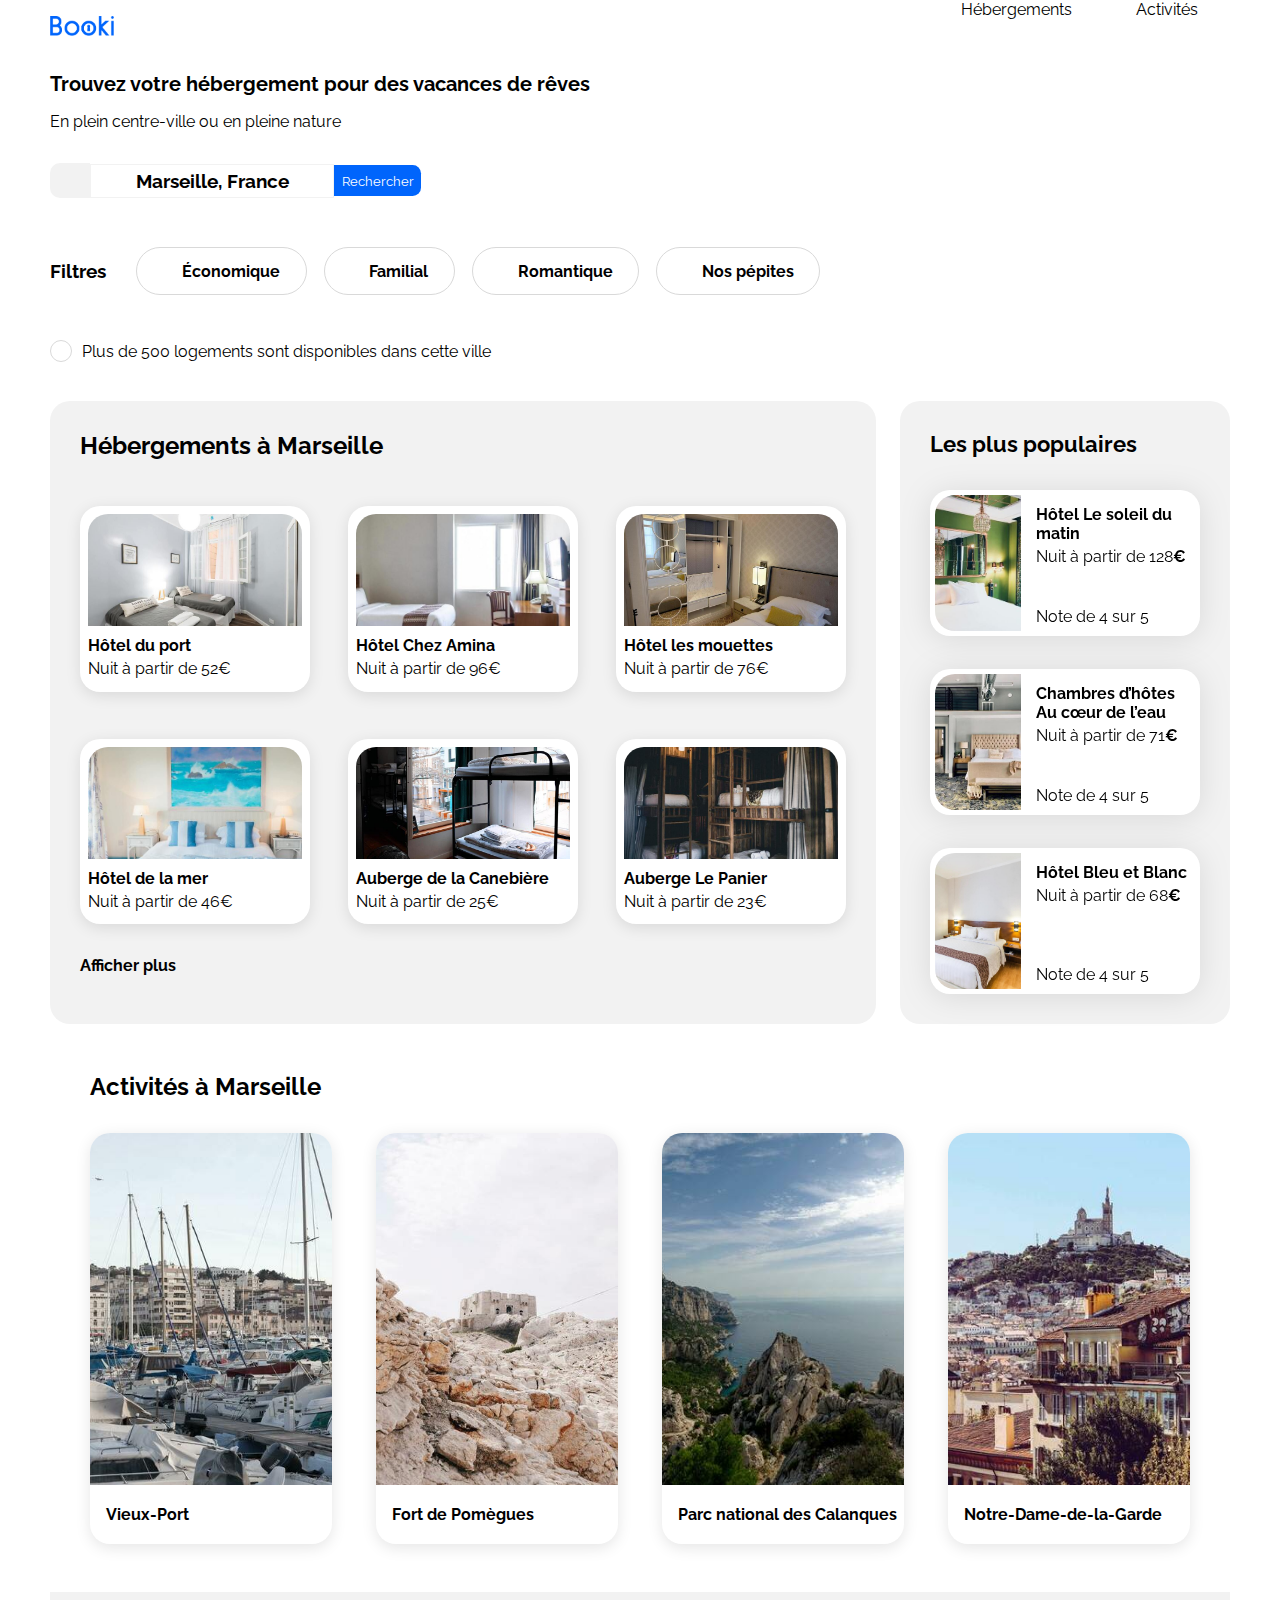
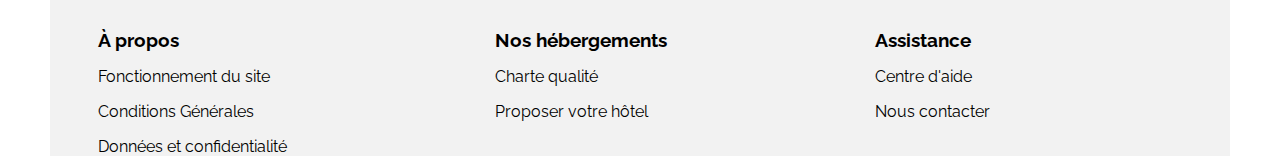
==== commit 24ae0218: "Modifications des boutons filtres, modif. barre bleue menu, modif. footer" ====
--- a/booki-starter-code/index.html
+++ b/booki-starter-code/index.html
@@ -22,8 +22,8 @@
             </div>
             <nav class="header-nav">
                 <ul>
-                    <ol class="nav-liste"><a href="#Hebergement">Hébergements</a></ol>
-                    <ol class="nav-liste"><a href="#Activites">Activités</a></ol>
+                    <li class="nav-liste"><a href="#Hebergement">Hébergements</a></li>
+                    <li class="nav-liste"><a href="#Activites">Activités</a></li>
                 </ul>
             </nav>
         </header>
@@ -45,16 +45,16 @@
                             <h3 class="filtre-titre">Filtres</h3>
                             <div class="filtre-choixtab">
                             <button class="choix">
-                                <i class="fa-solid fa-money-bill-wave"></i><p class="choix-p">Économique</p>
-                            </button>
-                            <button class="choix">
-                                <i class="fa-solid fa-person"></i><p class="choix-p">Familial</p>
-                            </button>
-                            <button class="choix">
-                                <i class="fa-solid fa-heart"></i><p class="choix-p">Romantique</p>
-                            </button>
-                            <button class="choix">
-                                <i class="fa-solid fa-fire"></i><p class="choix-p">Nos pépites</p>
+                                <i class="fa-solid fa-money-bill-wave"></i><span class="choix-text">Économique</span>
+                            </button>
+                            <button class="choix">
+                                <i class="fa-solid fa-person"></i><span class="choix-text">Familial</span>
+                            </button>
+                            <button class="choix">
+                                <i class="fa-solid fa-heart"></i><span class="choix-text">Romantique</span>
+                            </button>
+                            <button class="choix">
+                                <i class="fa-solid fa-fire"></i><span class="choix-text">Nos pépites</span>
                             </button>
                             </div>
                         </div>
@@ -257,23 +257,23 @@
             <div class="footer-bloc">
                 <h3>À propos</h3>
                 <ul>
-                    <ol>Fonctionnement du site</ol>
-                    <ol>Conditions Générales</ol>
-                    <ol>Données et confidentialité</ol>
+                    <li>Fonctionnement du site</li>
+                    <li>Conditions Générales</li>
+                    <li>Données et confidentialité</li>
                 </ul>
             </div>
             <div class="footer-bloc">
                 <h3>Nos hébergements</h3>
                 <ul>
-                    <ol>Charte qualité</ol>
-                    <ol>Proposer votre hôtel</ol>
+                    <li>Charte qualité</li>
+                    <li>Proposer votre hôtel</li>
                 </ul>
             </div>
             <div class="footer-bloc">
                 <h3>Assistance</h3>
                 <ul>
-                    <ol>Centre d'aide</ol>
-                    <ol>Nous contacter</ol>
+                    <li>Centre d'aide</li>
+                    <li>Nous contacter</li>
                 </ul>
             </div>
         </footer>
--- a/booki-starter-code/css/style.css
+++ b/booki-starter-code/css/style.css
@@ -16,6 +16,7 @@
 body {
     display: flex;
     justify-content: center;
+    margin: 0;
 }
 
 .main-container {
@@ -35,14 +36,14 @@
 
 .section-title {
     margin: 0;
-    font-size: 22px;
+    font-size: 1.375em;
 }
 
 .card {
     background-color: white;
-    border-radius: 20px;
-    padding: 5px;
-    filter: drop-shadow(0px 3px 15px rgba(0, 0, 0, 0.1));
+    border-radius: 1.25em;
+    padding: 0.313em;
+    filter: drop-shadow(0em 0.188em 0.938em rgba(0, 0, 0, 0.1));
 }
 
 .card img {
@@ -50,7 +51,7 @@
 }
 
 .card-title {
-    font-size: 16px;
+    font-size: 1em;
 }
 
 .euro {
@@ -71,8 +72,8 @@
 
 .hebergements-and-populaires section {
     background-color: var(--main-bg-color);
-    border-radius: 20px;
-    padding: 30px;
+    border-radius: 1.25em;
+    padding: 1.875em;
     box-sizing: border-box;
 }
 
@@ -157,20 +158,20 @@
 
 .populaires-cards .card {
     display: flex;
-    margin-top: 33px;
+    margin-top: 2.063em;
 }
 
 .populaires-cards img {
     width: 33%;
-    height: 136px;
-    border-top-left-radius: 20px;
-    border-bottom-left-radius: 20px;
+    height: 8.5em;
+    border-top-left-radius: 1.25em;
+    border-bottom-left-radius: 1.25em;
     object-fit: cover;
 }
 
 .populaires-cards .card-content {
     width: 67%;
-    padding-left: 15px;
+    padding-left: 0.938em;
     display: flex;
     flex-direction: column;
     justify-content: space-between;
@@ -178,8 +179,8 @@
 }
 
 .populaires-cards .card-title {
-    margin-top: 10px;
-    margin-bottom: 4px;
+    margin-top: 0.625em;
+    margin-bottom: 0.25em;
 }
 
 .populaires-cards .card-subtitle {
@@ -188,7 +189,7 @@
 
 .populaire-avis {
     display: flex;
-    margin-bottom: 5px;
+    margin-bottom: 0.313em;
 }
 
 /***Activités à Marseille Ajout Elisabeth***/
@@ -264,9 +265,13 @@
     padding: 0;
 }
 
-.footer-bloc ol {
+.footer-bloc li {
     margin-top: 1em;
     padding: 0;
+}
+
+::marker {
+    color:#F2F2F2;
 }
 
 /**header**/
@@ -283,8 +288,8 @@
 }
 
 .header-logo img {
-    height: 20px;
-    width: 63.6667px;
+    height: 1.25em;
+    width: 3.979em;
 }
 
 .header-nav {
@@ -308,7 +313,7 @@
 }
 
 .nav-liste:hover{
-    border-top: 2px #0065fc solid;
+    border-top: 0.125em #0065fc solid;
     color: #0065fc;
 }
 
@@ -334,11 +339,12 @@
 
 .filtre-intro p {
     margin:0;
+    margin-top: 1em;
 }
 
 .filtre-theme img {
-    width: 20px;
-    height: 20px;
+    width: 1.25em;
+    height: 1.25em;
 }
 
 .formulaire {
@@ -353,7 +359,7 @@
     display: flex;
     align-items: center;
     justify-content: center;
-    border-radius: 10px 0px 0px 10px;
+    border-radius: 0.625em 0em 0em 0.625em;
     background-color: #f2f2f2;
     width: 2.5em;
     height: 2.2em;
@@ -367,7 +373,7 @@
 .filtre-nom-de-ville {
     display: flex;
     height: 2em;
-    border: 1px #f2f2f2 solid;
+    border: 0.063em #f2f2f2 solid;
 }
 
 #nom-de-ville {
@@ -385,6 +391,7 @@
     color: white;
     text-align: center;
     padding: 0.563em;
+    cursor: pointer;
 }
 
 .filtre-submit-mobile {
@@ -398,7 +405,7 @@
     flex-wrap: wrap;
     justify-content: space-between;
     align-items: center;
-    width: 60%;
+    width: 66%;
     /*background-color: pink;*/
 }
 
@@ -418,23 +425,25 @@
     display: flex;
     justify-content: space-around;
     align-items: center;
-    border: 1px #D9D9D9 solid;
+    border: 0.063em #D9D9D9 solid;
     border-radius: 2em;
     background-color: white;
-    padding: 7px;
+    padding: 1em;
+    font-weight: bold;
+    font-size: 1em;
+    cursor: pointer;
+    height: 3em;
+}
+
+.choix-text {
+    display: flex;
+    margin: 0.6em;
 }
 
 .choix .fa-solid {
     display: flex;
-    margin: 10px;
+    margin: 0.6em;
     scale: 1.5;
-}
-
-.choix-p {
-    display: flex;
-    font-weight: bold;
-    margin: 4px;
-    font-size: 1.2em;
 }
 
 .choix:hover {
@@ -455,9 +464,9 @@
     display: flex;
     align-items: center;
     justify-content: center;
-    width: 20px;
-    height: 20px;
-    border: 1px #D9D9D9 solid;
+    width: 1.25em;
+    height: 1.25em;
+    border: 0.063em #D9D9D9 solid;
     border-radius: 50%;
 }
 
@@ -467,7 +476,7 @@
 
 .info-p {
     display: flex;
-    margin-left: 10px;
+    margin-left: 0.625em;
 }
 
 /* Le code ci-dessous correspond à la version responsive uniquement */
@@ -485,7 +494,7 @@
 
     .populaires {
         width: 100%;
-        margin-top: 50px;
+        margin-top: 3.125em;
     }
 
     .populaires-cards {
@@ -511,7 +520,13 @@
     }
 
     .filtre-choixtab {
-        width: 75%;
+        width: 100%;
+        justify-content: flex-start;
+    }
+
+    .choix {
+        margin-left: 1em;
+        padding: 0.3em;
     }
 
     .filtre-theme {
@@ -557,6 +572,10 @@
 
 /* Small devices (phones, less than 768px) */
 @media (max-width: 767.98px) {
+    body {
+        margin: 0;
+    }
+
     .main-container{
         padding: 0;
     }
@@ -575,22 +594,29 @@
 
     .header-nav ul {
         justify-content: space-around;
-        border-bottom: 1px #F2F2F2 solid;
-        padding-bottom: 1em;
+        border-bottom: 0.063em #F2F2F2 solid;
     }
 
     .nav-liste {
         width: 50%;
         justify-content: center;
-    }
-
-    .nav-liste:active{
-        border-bottom: 2px #0065fc solid;
+        border-bottom: 0em #F2F2F2 solid;
+        padding-bottom: 1em;
+        margin: 0;
+    }
+
+    .nav-liste:hover {
+        border-top: 0;
+    }
+
+    .nav-liste:active {
+        border-bottom: 0.125em #0065fc solid;
         color: #0065fc;
     }
 
     .filtre {
-        margin-top: 0;
+        margin-top: 1.5em;
+        padding: 0em 1em 0em 1em;
     }
 
     .filtre-intro {
@@ -599,23 +625,33 @@
 
     .filtre-intro h1 {
         padding-right: 1.5em;
-        margin: 1em 1em 0.5em 1em;
-    }
-
-    .filtre-intro p {
-        margin: 0em 1em 0em 1em;
-        padding-left: 0.3em;
+    }
+
+   .filtre-intro p {
+        margin-top: 0.5em;
+    }
+
+    .filtre-nom-de-ville {
+        padding-left: 1em;
+    }
+
+    #nom-de-ville {
+        text-align: left;
     }
 
     .filtre-submit-mobile {
         display: flex;
+        justify-content: center;
+        align-items: center;
+        height: 2.5em;
+        width: 2.5em;
         background-color: #0065FC;
         border-radius: 0.625em;
         border: 0;
-        color: white;
-        text-align: center;
-        padding: 0.563em;
-        box-shadow: 0em 0.188em 0.938em rgba(0,0,0,0.1);
+        box-shadow:  0em 0.2em 0.2em rgba(0, 0, 0, 0.30);
+        position: relative;
+        right: 5%;
+        cursor: pointer;
     }
 
     .fa-sharp.fa-solid.fa-magnifying-glass {
@@ -626,4 +662,136 @@
         display: none;
     }
 
+    .filtre-choixtab {
+        width: 100%;
+        flex-wrap: wrap;
+        justify-content: space-between;
+    }
+
+    .choix {
+        width: 47%;
+        justify-content: flex-start;
+        padding: 0em;
+        margin: 0.5em 0em 0.5em 0em;
+    }
+
+    .choix .fa-solid {
+        display: flex;
+        margin: 0;
+        scale: 1.3;
+        position: relative;
+        left: 5%;
+        padding: 0.5em;
+    }
+
+    .choix-text {
+        display: flex;
+        margin: 0.6em;
+        position: relative;
+        left: 5%;
+    }
+
+
+    .filtre-info {
+        flex-wrap: nowrap;
+        margin-top: 1.5em;
+    }
+
+    .icone-info {
+        height: 1.875em;
+        width: 2.5em;
+    }
+
+    .fa-solid.fa-info {
+        scale: 0.8;
+    }
+
+    .hebergements-and-populaires {
+        flex-direction: column-reverse;
+    }
+
+    .hebergements-and-populaires section.hebergements {
+        background-color: white;
+    }
+
+    .hebergements-and-populaires section.populaires {
+        margin-top: 1.5em;
+        border-radius: 0;
+    }
+
+    .hebergement-listing {
+        flex-wrap: wrap;
+        flex-direction: column;
+        width: 100%;
+    }
+
+    .hotel {
+        width: 100%;
+        }
+    
+    .herbergement-plus {
+        margin-top: 1em;
+    }
+
+    .fa-solid.fa-star {
+        scale: 0.8;
+    }
+
+    .fa-duotone.fa-solid.fa-star {
+        scale: 0.8;
+    }
+
+    .populaires-cards a {
+        width: 100%;
+    }
+
+    .populaires-cards {
+        flex-direction: column;
+    }
+
+    .populaires {
+        background-color: var(--main-bg-color);
+        padding: 1em;
+    }
+
+    .populaires-cards .card {
+        margin-top: 1.5em;
+    }
+
+    .populaires-cards img {
+        width: 40%;
+    }
+
+    .activites-Marseille {
+        padding: 1.8em;
+        margin-top: 0;
+    }
+
+    .activite {
+        width: 100%;
+        margin-top: 1em;
+    }
+
+    .activite-listing {
+        margin-top: 1em;
+    }
+
+    .activite h3 {
+        margin: 0.625em;
+        font-size: 1em;
+    }
+
+    .footer {
+        flex-wrap: wrap;
+        flex-direction: column;
+    }
+
+    .footer-bloc {
+        width: 100%;
+    }
+
+    .footer-bloc ul {
+        font-size: 1em;
+    }
+
 }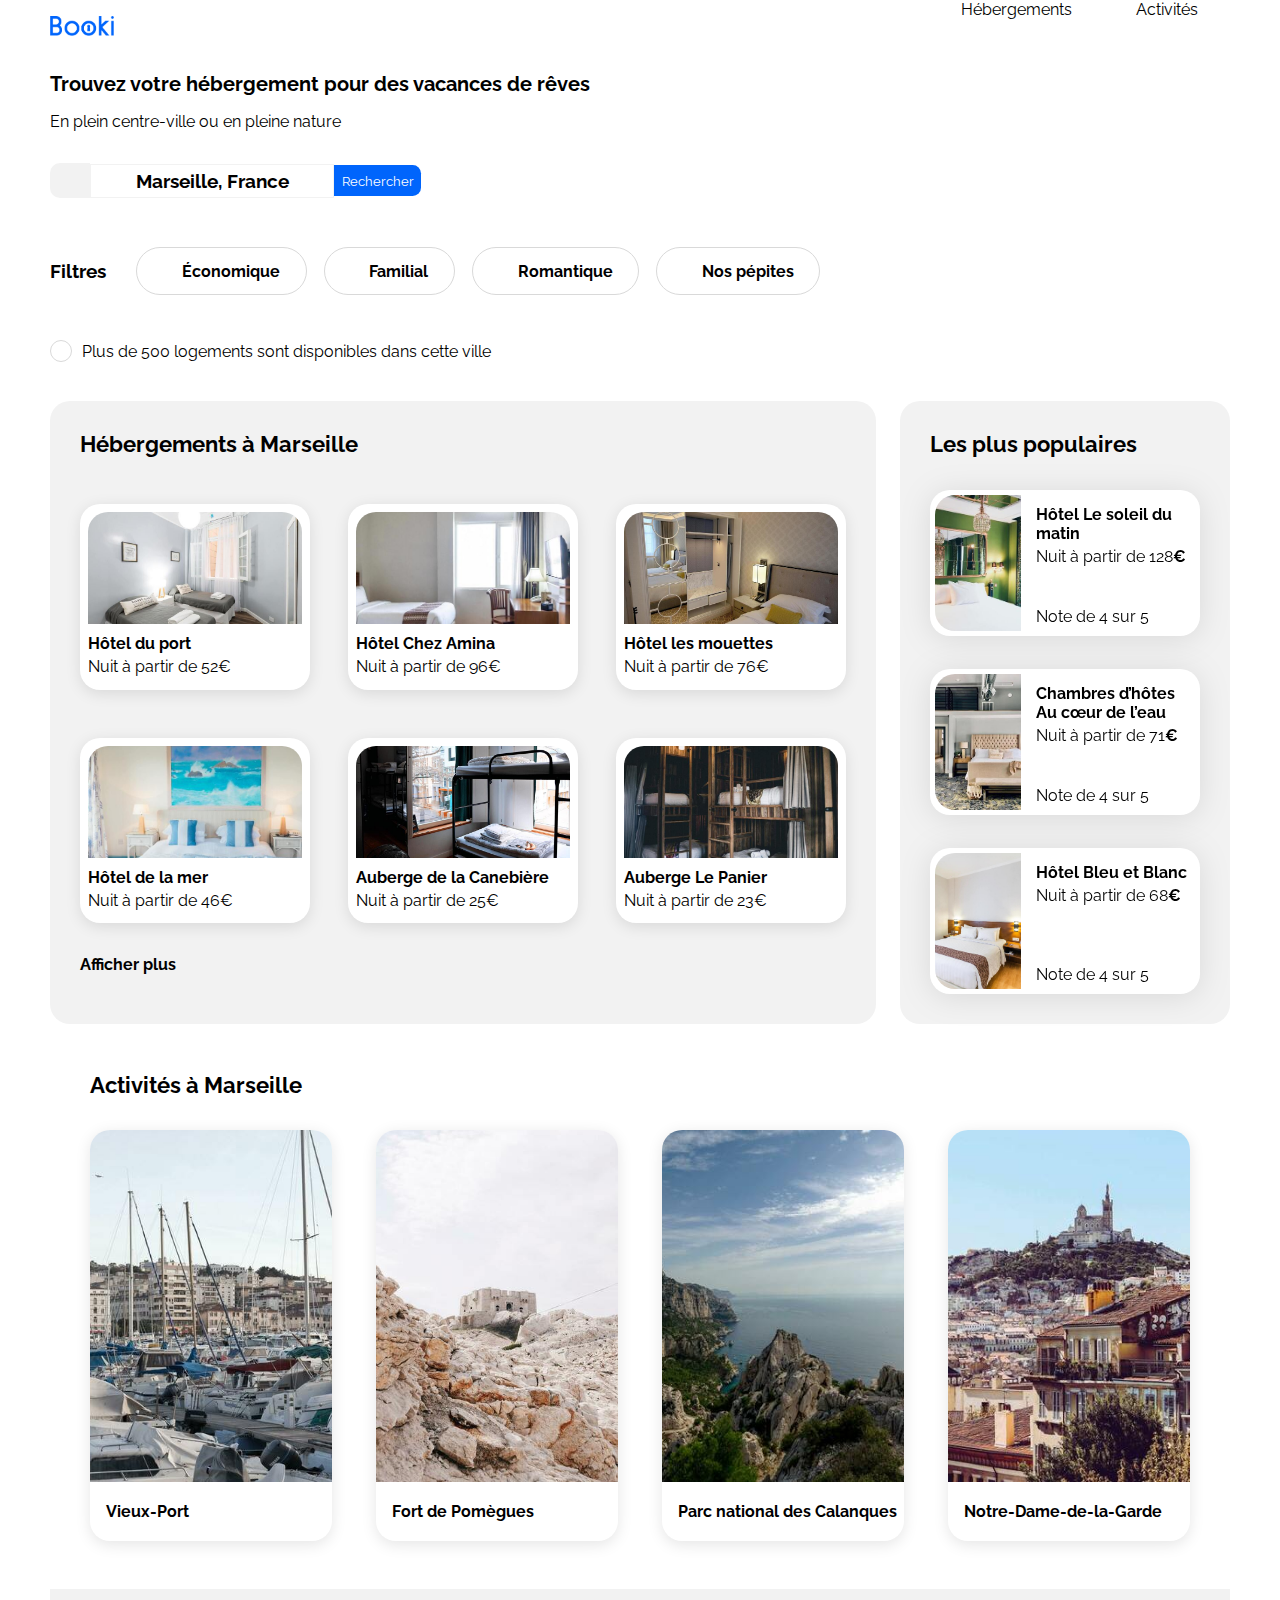
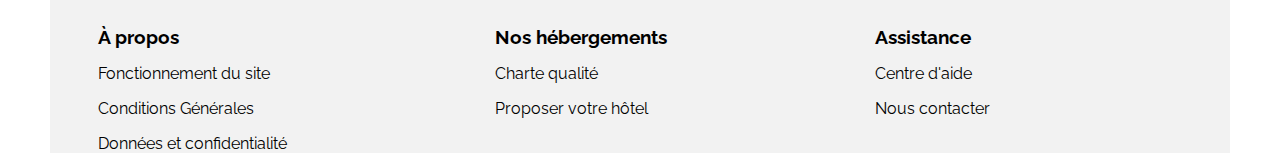
==== commit 7a39f7dd: "modif. des h2 en h3 + modif. du formulaire" ====
--- a/booki-starter-code/index.html
+++ b/booki-starter-code/index.html
@@ -10,7 +10,7 @@
     <link href="https://fonts.googleapis.com/css2?family=Raleway:wght@400;500;700&display=swap" rel="stylesheet">
     <link rel="stylesheet" href="https://cdnjs.cloudflare.com/ajax/libs/font-awesome/6.2.1/css/all.min.css"
         integrity="sha512-MV7K8+y+gLIBoVD59lQIYicR65iaqukzvf/nwasF0nqhPay5w/9lJmVM2hMDcnK1OnMGCdVK+iQrJ7lzPJQd1w=="
-        crossorigin="anonymous" referrerpolicy="no-referrer" />
+        crossorigin="anonymous" referrerpolicy="no-referrer">
     <link rel="stylesheet" href="./css/style.css">
 </head>
 
@@ -34,9 +34,9 @@
                 <h1>Trouvez votre hébergement pour des vacances de rêves</h1>
                     <p>En plein centre-ville ou en pleine nature</p>
                 </div>    
-                    <form method="" action="" class="formulaire">
+                    <form class="formulaire">
                         <div class="filtre-logo"><a href="#"><i class="fa-solid fa-location-dot"></i></a></div>
-                        <div class="filtre-nom-de-ville"><label for"nom-de-ville"></label><input type="text" name="nom-de-ville" id="nom-de-ville" value="Marseille, France"></div>
+                        <div class="filtre-nom-de-ville"><label for="nom-de-ville"></label><input type="text" name="nom-de-ville" id="nom-de-ville" value="Marseille, France"></div>
                         <button class="filtre-submit">Rechercher</button>
                         <button class="filtre-submit-mobile"><i class="fa-sharp fa-solid fa-magnifying-glass"></i></button>
                     </form>
@@ -63,9 +63,9 @@
                         </div>
             </section>
             
-            <div class="hebergements-and-populaires" id="Hebergement">
-                <section class="hebergements">
-                    <h2>Hébergements à Marseille</h2>
+            <div class="hebergements-and-populaires" >
+                <section class="hebergements" id="Hebergement">
+                    <h3 class="section-title">Hébergements à Marseille</h3>
                     <div class="hebergement-listing">
                         <div class="hotel">
                             <a href="#">
@@ -157,7 +157,7 @@
                 </section>
                 <section class="populaires">
                     <div class="populaires-title">
-                        <h2 class="section-title">Les plus populaires</h2>
+                        <h3 class="section-title">Les plus populaires</h3>
                         <i class="fa-solid fa-chart-line" aria-hidden="true"></i>
                     </div>
                     <div class="populaires-cards">
@@ -223,7 +223,7 @@
             </div>
             
             <section class="activites-Marseille" id="Activites">
-                    <h2>Activités à Marseille</h2>
+                    <h3 class="section-title">Activités à Marseille</h3>
                     <div class="activite-listing">
                         <div class="activite">
                             <a href="#">
--- a/booki-starter-code/css/style.css
+++ b/booki-starter-code/css/style.css
@@ -443,7 +443,7 @@
 .choix .fa-solid {
     display: flex;
     margin: 0.6em;
-    scale: 1.5;
+    transform: scale(1.5);
 }
 
 .choix:hover {
@@ -678,7 +678,7 @@
     .choix .fa-solid {
         display: flex;
         margin: 0;
-        scale: 1.3;
+        transform: scale(1.3);
         position: relative;
         left: 5%;
         padding: 0.5em;
@@ -703,7 +703,7 @@
     }
 
     .fa-solid.fa-info {
-        scale: 0.8;
+        transform: scale(0.8);
     }
 
     .hebergements-and-populaires {
@@ -734,11 +734,11 @@
     }
 
     .fa-solid.fa-star {
-        scale: 0.8;
+        transform: scale(0.8);
     }
 
     .fa-duotone.fa-solid.fa-star {
-        scale: 0.8;
+        transform: scale(0.8);
     }
 
     .populaires-cards a {
